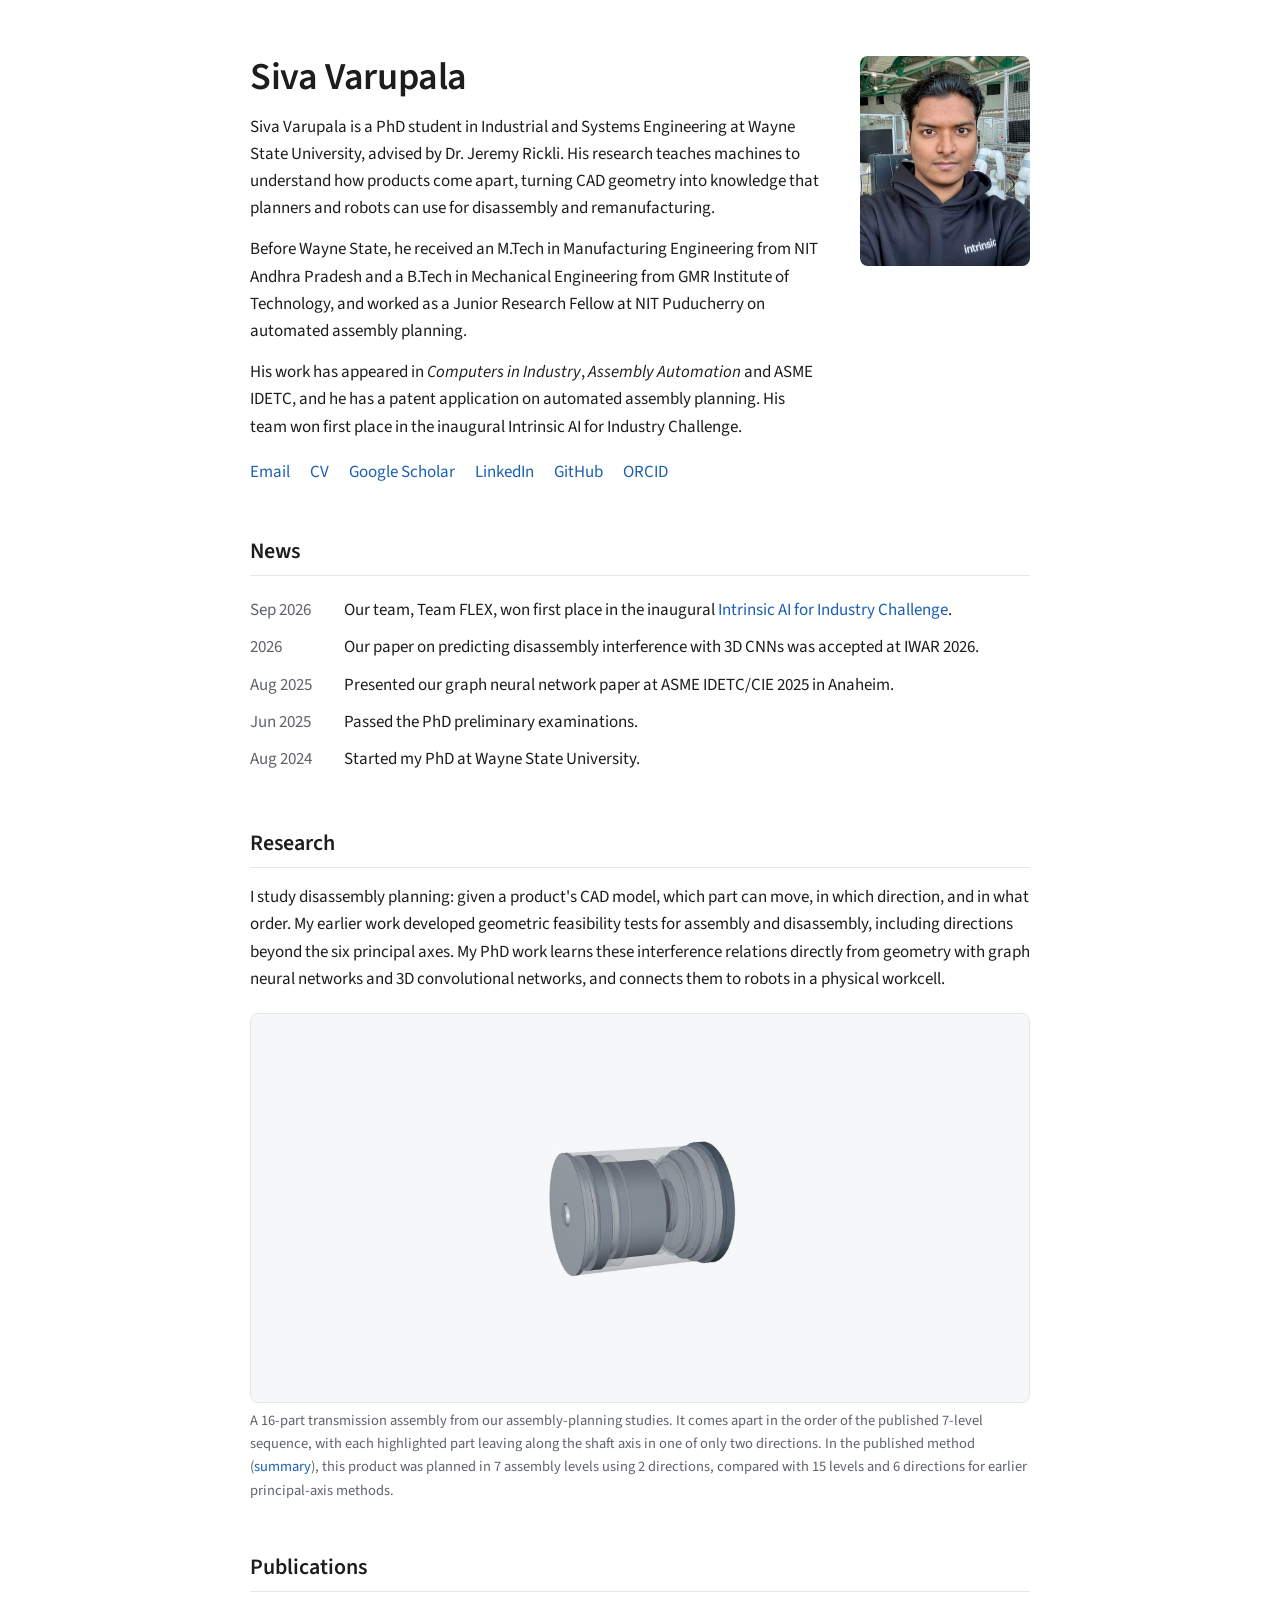
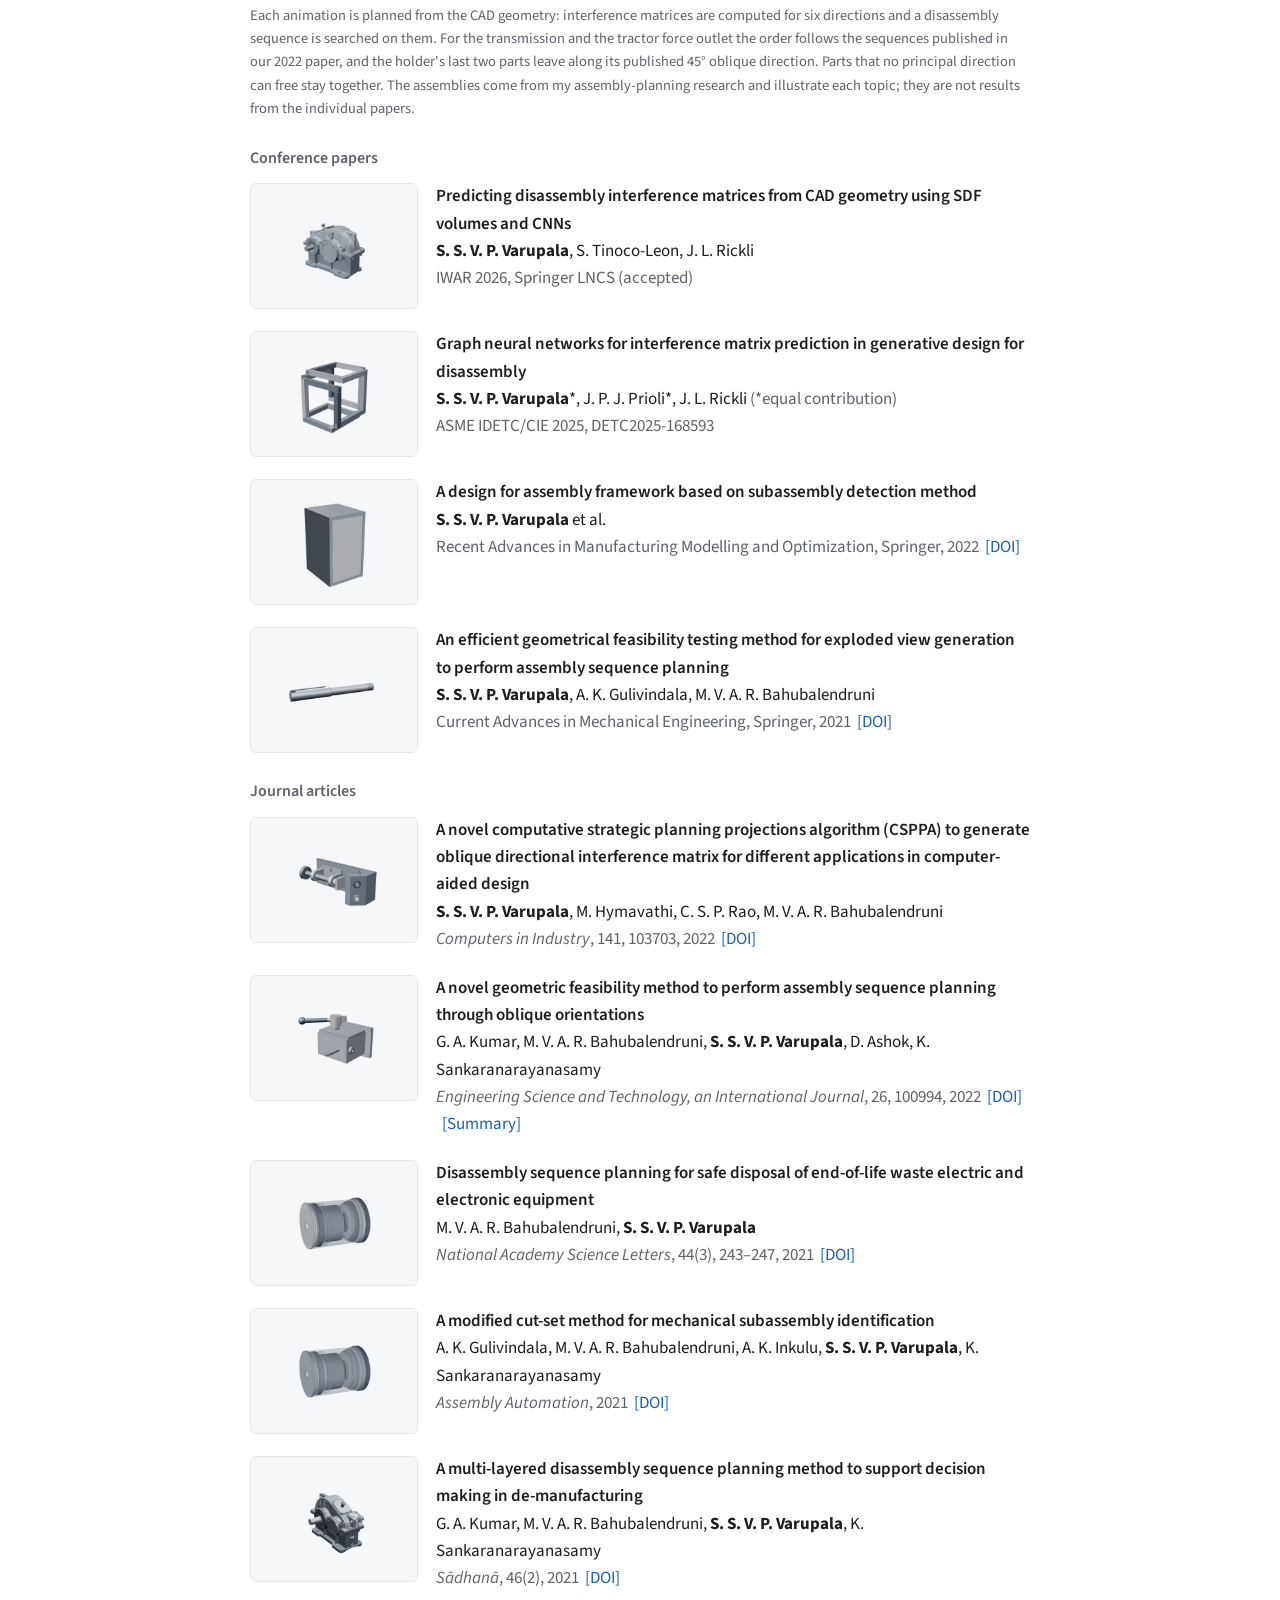
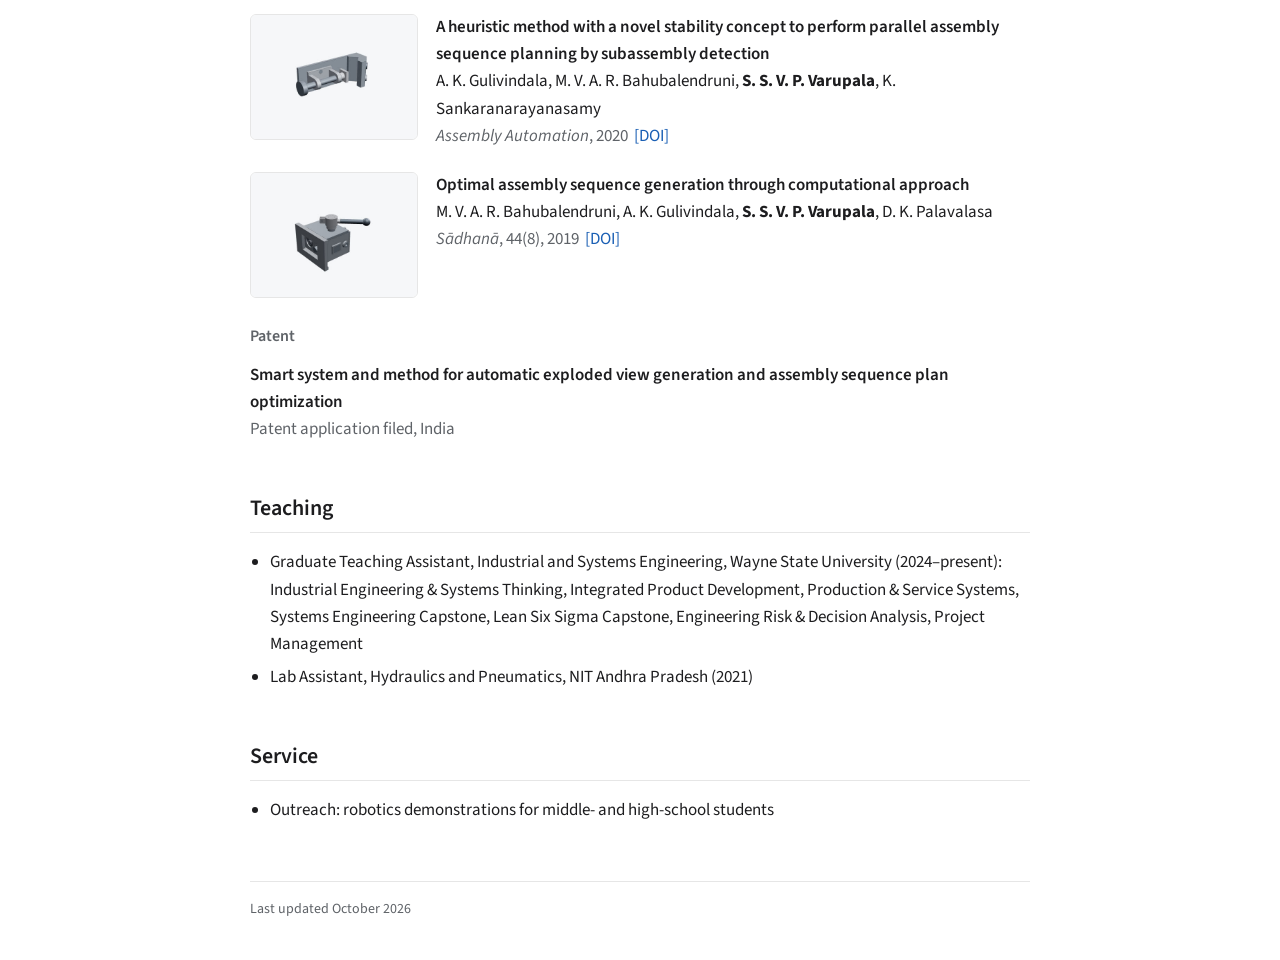
==== index.html @ 3491d40a "Initial academic homepage Plain HTML/CSS site with publications, news, teaching, public CV and pre-r" ====
<!doctype html>
<html lang="en">
<head>
  <meta charset="utf-8" />
  <meta name="viewport" content="width=device-width, initial-scale=1" />
  <title>Siva Varupala</title>
  <meta name="description" content="Siva Varupala is a PhD student in Industrial and Systems Engineering at Wayne State University working on CAD-based disassembly planning and robotic disassembly." />
  <link rel="preconnect" href="https://fonts.googleapis.com" />
  <link rel="preconnect" href="https://fonts.gstatic.com" crossorigin />
  <link href="https://fonts.googleapis.com/css2?family=Source+Sans+3:wght@400;600&display=swap" rel="stylesheet" />
  <link rel="stylesheet" href="assets/css/site.css?v=3" />
</head>
<body>
  <main class="page">

    <header class="intro">
      <div>
        <h1>Siva Varupala</h1>
        <p>Siva Varupala is a PhD student in Industrial and Systems Engineering at Wayne State University, advised by Dr. Jeremy Rickli. His research teaches machines to understand how products come apart, turning CAD geometry into knowledge that planners and robots can use for disassembly and remanufacturing.</p>
        <p>Before Wayne State, he received an M.Tech in Manufacturing Engineering from NIT Andhra Pradesh and a B.Tech in Mechanical Engineering from GMR Institute of Technology, and worked as a Junior Research Fellow at NIT Puducherry on automated assembly planning.</p>
        <p>His work has appeared in <i>Computers in Industry</i>, <i>Assembly Automation</i> and ASME IDETC, and he has a patent application on automated assembly planning. His team won first place in the inaugural Intrinsic AI for Industry Challenge.</p>
        <div class="links">
          <a href="mailto:varupalaprasad@gmail.com">Email</a>
          <a href="assets/cv/Varupala_CV.pdf" target="_blank" rel="noopener">CV</a>
          <a href="https://scholar.google.com/citations?user=gaBYi3kAAAAJ" target="_blank" rel="noopener">Google Scholar</a>
          <a href="https://www.linkedin.com/in/prasadvarupala/" target="_blank" rel="noopener">LinkedIn</a>
          <a href="https://github.com/sivavarupala" target="_blank" rel="noopener">GitHub</a>
          <a href="https://orcid.org/0000-0002-7082-4203" target="_blank" rel="noopener">ORCID</a>
        </div>
      </div>
      <img class="photo" src="assets/img/portrait.jpg" alt="Siva Varupala in the robotics lab" width="680" height="850" />
    </header>

    <section>
      <h2>News</h2>
      <ul class="news">
        <li><span class="date">Sep 2026</span><span>Our team, Team FLEX, won first place in the inaugural <a href="https://www.intrinsic.ai/blog/posts/ai-for-industry-challenge" target="_blank" rel="noopener">Intrinsic AI for Industry Challenge</a>.</span></li>
        <li><span class="date">2026</span><span>Our paper on predicting disassembly interference with 3D CNNs was accepted at IWAR 2026.</span></li>
        <li><span class="date">Aug 2025</span><span>Presented our graph neural network paper at ASME IDETC/CIE 2025 in Anaheim.</span></li>
        <li><span class="date">Jun 2025</span><span>Passed the PhD preliminary examinations.</span></li>
        <li><span class="date">Aug 2024</span><span>Started my PhD at Wayne State University.</span></li>
      </ul>
    </section>

    <section>
      <h2>Research</h2>
      <p>I study disassembly planning: given a product's CAD model, which part can move, in which direction, and in what order. My earlier work developed geometric feasibility tests for assembly and disassembly, including directions beyond the six principal axes. My PhD work learns these interference relations directly from geometry with graph neural networks and 3D convolutional networks, and connects them to robots in a physical workcell.</p>

      <video class="hero-video" src="assets/video/hero.mp4" poster="assets/video/hero.jpg" autoplay muted loop playsinline preload="metadata" width="1200" height="600" aria-label="Animation of a 16-part transmission assembly being disassembled part by part along its shaft axis"></video>
      <p class="caption">A 16-part transmission assembly from our assembly-planning studies. It comes apart in the order of the published 7-level sequence, with each highlighted part leaving along the shaft axis in one of only two directions. In the published method (<a href="research/oblique-assembly-planning.html">summary</a>), this product was planned in 7 assembly levels using 2 directions, compared with 15 levels and 6 directions for earlier principal-axis methods.</p>
    </section>

    <section>
      <h2>Publications</h2>

      <p class="caption" style="margin-top:-4px">Each animation is planned from the CAD geometry: interference matrices are computed for six directions and a disassembly sequence is searched on them. For the transmission and the tractor force outlet the order follows the sequences published in our 2022 paper, and the holder's last two parts leave along its published 45° oblique direction. Parts that no principal direction can free stay together. The assemblies come from my assembly-planning research and illustrate each topic; they are not results from the individual papers.</p>

      <p class="subhead">Conference papers</p>
      <ul class="pubs">
        <li class="pub"><video class="thumb" src="assets/video/iwar26.mp4" poster="assets/video/iwar26.jpg" autoplay muted loop playsinline preload="metadata" width="480" height="360" aria-hidden="true"></video><div><span class="title">Predicting disassembly interference matrices from CAD geometry using SDF volumes and CNNs</span>
          <span class="authors"><b>S. S. V. P. Varupala</b>, S. Tinoco-Leon, J. L. Rickli</span>
          <span class="venue">IWAR 2026, Springer LNCS (accepted)</span></div></li>
        <li class="pub"><video class="thumb" src="assets/video/idetc25.mp4" poster="assets/video/idetc25.jpg" autoplay muted loop playsinline preload="metadata" width="480" height="360" aria-hidden="true"></video><div><span class="title">Graph neural networks for interference matrix prediction in generative design for disassembly</span>
          <span class="authors"><b>S. S. V. P. Varupala</b>*, J. P. J. Prioli*, J. L. Rickli <span class="muted">(*equal contribution)</span></span>
          <span class="venue">ASME IDETC/CIE 2025, DETC2025-168593</span></div></li>
        <li class="pub"><video class="thumb" src="assets/video/dfa22.mp4" poster="assets/video/dfa22.jpg" autoplay muted loop playsinline preload="metadata" width="480" height="360" aria-hidden="true"></video><div><span class="title">A design for assembly framework based on subassembly detection method</span>
          <span class="authors"><b>S. S. V. P. Varupala</b> et al.</span>
          <span class="venue">Recent Advances in Manufacturing Modelling and Optimization, Springer, 2022<a href="https://doi.org/10.1007/978-981-16-9952-8_43" target="_blank" rel="noopener">[DOI]</a></span></div></li>
        <li class="pub"><video class="thumb" src="assets/video/exploded21.mp4" poster="assets/video/exploded21.jpg" autoplay muted loop playsinline preload="metadata" width="480" height="360" aria-hidden="true"></video><div><span class="title">An efficient geometrical feasibility testing method for exploded view generation to perform assembly sequence planning</span>
          <span class="authors"><b>S. S. V. P. Varupala</b>, A. K. Gulivindala, M. V. A. R. Bahubalendruni</span>
          <span class="venue">Current Advances in Mechanical Engineering, Springer, 2021<a href="https://doi.org/10.1007/978-981-33-4795-3_89" target="_blank" rel="noopener">[DOI]</a></span></div></li>
      </ul>

      <p class="subhead">Journal articles</p>
      <ul class="pubs">
        <li class="pub"><video class="thumb" src="assets/video/csppa22.mp4" poster="assets/video/csppa22.jpg" autoplay muted loop playsinline preload="metadata" width="480" height="360" aria-hidden="true"></video><div><span class="title">A novel computative strategic planning projections algorithm (CSPPA) to generate oblique directional interference matrix for different applications in computer-aided design</span>
          <span class="authors"><b>S. S. V. P. Varupala</b>, M. Hymavathi, C. S. P. Rao, M. V. A. R. Bahubalendruni</span>
          <span class="venue"><i>Computers in Industry</i>, 141, 103703, 2022<a href="https://doi.org/10.1016/j.compind.2022.103703" target="_blank" rel="noopener">[DOI]</a></span></div></li>
        <li class="pub"><video class="thumb" src="assets/video/estij22.mp4" poster="assets/video/estij22.jpg" autoplay muted loop playsinline preload="metadata" width="480" height="360" aria-hidden="true"></video><div><span class="title">A novel geometric feasibility method to perform assembly sequence planning through oblique orientations</span>
          <span class="authors">G. A. Kumar, M. V. A. R. Bahubalendruni, <b>S. S. V. P. Varupala</b>, D. Ashok, K. Sankaranarayanasamy</span>
          <span class="venue"><i>Engineering Science and Technology, an International Journal</i>, 26, 100994, 2022<a href="https://doi.org/10.1016/j.jestch.2021.04.013" target="_blank" rel="noopener">[DOI]</a><a href="research/oblique-assembly-planning.html">[Summary]</a></span></div></li>
        <li class="pub"><video class="thumb" src="assets/video/nasl21.mp4" poster="assets/video/nasl21.jpg" autoplay muted loop playsinline preload="metadata" width="480" height="360" aria-hidden="true"></video><div><span class="title">Disassembly sequence planning for safe disposal of end-of-life waste electric and electronic equipment</span>
          <span class="authors">M. V. A. R. Bahubalendruni, <b>S. S. V. P. Varupala</b></span>
          <span class="venue"><i>National Academy Science Letters</i>, 44(3), 243–247, 2021<a href="https://doi.org/10.1007/s40009-020-00994-0" target="_blank" rel="noopener">[DOI]</a></span></div></li>
        <li class="pub"><video class="thumb" src="assets/video/cutset21.mp4" poster="assets/video/cutset21.jpg" autoplay muted loop playsinline preload="metadata" width="480" height="360" aria-hidden="true"></video><div><span class="title">A modified cut-set method for mechanical subassembly identification</span>
          <span class="authors">A. K. Gulivindala, M. V. A. R. Bahubalendruni, A. K. Inkulu, <b>S. S. V. P. Varupala</b>, K. Sankaranarayanasamy</span>
          <span class="venue"><i>Assembly Automation</i>, 2021<a href="https://doi.org/10.1108/AA-05-2021-0057" target="_blank" rel="noopener">[DOI]</a></span></div></li>
        <li class="pub"><video class="thumb" src="assets/video/multilayer21.mp4" poster="assets/video/multilayer21.jpg" autoplay muted loop playsinline preload="metadata" width="480" height="360" aria-hidden="true"></video><div><span class="title">A multi-layered disassembly sequence planning method to support decision making in de-manufacturing</span>
          <span class="authors">G. A. Kumar, M. V. A. R. Bahubalendruni, <b>S. S. V. P. Varupala</b>, K. Sankaranarayanasamy</span>
          <span class="venue"><i>Sādhanā</i>, 46(2), 2021<a href="https://doi.org/10.1007/s12046-021-01622-3" target="_blank" rel="noopener">[DOI]</a></span></div></li>
        <li class="pub"><video class="thumb" src="assets/video/heuristic20.mp4" poster="assets/video/heuristic20.jpg" autoplay muted loop playsinline preload="metadata" width="480" height="360" aria-hidden="true"></video><div><span class="title">A heuristic method with a novel stability concept to perform parallel assembly sequence planning by subassembly detection</span>
          <span class="authors">A. K. Gulivindala, M. V. A. R. Bahubalendruni, <b>S. S. V. P. Varupala</b>, K. Sankaranarayanasamy</span>
          <span class="venue"><i>Assembly Automation</i>, 2020<a href="https://doi.org/10.1108/AA-01-2020-0017" target="_blank" rel="noopener">[DOI]</a></span></div></li>
        <li class="pub"><video class="thumb" src="assets/video/sadhana19.mp4" poster="assets/video/sadhana19.jpg" autoplay muted loop playsinline preload="metadata" width="480" height="360" aria-hidden="true"></video><div><span class="title">Optimal assembly sequence generation through computational approach</span>
          <span class="authors">M. V. A. R. Bahubalendruni, A. K. Gulivindala, <b>S. S. V. P. Varupala</b>, D. K. Palavalasa</span>
          <span class="venue"><i>Sādhanā</i>, 44(8), 2019<a href="https://doi.org/10.1007/s12046-019-1157-2" target="_blank" rel="noopener">[DOI]</a></span></div></li>
      </ul>

      <p class="subhead">Patent</p>
      <ul class="pubs">
        <li><span class="title">Smart system and method for automatic exploded view generation and assembly sequence plan optimization</span>
          <span class="venue">Patent application filed, India</span></li>
      </ul>
    </section>

    <section>
      <h2>Teaching</h2>
      <ul class="plain">
        <li>Graduate Teaching Assistant, Industrial and Systems Engineering, Wayne State University (2024–present): Industrial Engineering &amp; Systems Thinking, Integrated Product Development, Production &amp; Service Systems, Systems Engineering Capstone, Lean Six Sigma Capstone, Engineering Risk &amp; Decision Analysis, Project Management</li>
        <li>Lab Assistant, Hydraulics and Pneumatics, NIT Andhra Pradesh (2021)</li>
      </ul>
    </section>

    <section>
      <h2>Service</h2>
      <ul class="plain">
        <li>Outreach: robotics demonstrations for middle- and high-school students</li>
      </ul>
    </section>

    <footer>Last updated October 2026</footer>
  </main>

  <script>
    // Respect reduced-motion preferences: show the poster frame instead of looping.
    if (matchMedia("(prefers-reduced-motion: reduce)").matches) {
      document.querySelectorAll("video[autoplay]").forEach((v) => { v.removeAttribute("autoplay"); v.pause(); });
    }
  </script>
</body>
</html>
---- assets/css/site.css ----
/* Siva Varupala — academic homepage */

:root {
  --ink: #1d1d1f;
  --muted: #5f6368;
  --line: #e6e6e6;
  --link: #1a5fb4;
  --soft: #f6f7f9;
  --sans: "Source Sans 3", system-ui, -apple-system, "Segoe UI", Roboto, sans-serif;
}

* { box-sizing: border-box; }

body {
  margin: 0;
  background: #fff;
  color: var(--ink);
  font-family: var(--sans);
  font-size: 17px;
  line-height: 1.6;
}

img { max-width: 100%; height: auto; display: block; }
a { color: var(--link); text-decoration: none; }
a:hover { text-decoration: underline; }

.page { max-width: 820px; margin: 0 auto; padding: 56px 20px 40px; }

/* Intro */
.intro { display: grid; grid-template-columns: 1fr 170px; gap: 36px; align-items: start; }
.intro h1 { font-size: 38px; font-weight: 600; letter-spacing: -0.01em; margin: 0 0 14px; line-height: 1.15; }
.intro p { margin: 0 0 14px; }
.photo { width: 170px; height: 210px; object-fit: cover; object-position: center top; border-radius: 8px; background: var(--soft); }
.links { display: flex; flex-wrap: wrap; gap: 6px 20px; margin-top: 18px; }

@media (max-width: 640px) {
  .page { padding-top: 32px; }
  .intro { grid-template-columns: 1fr; gap: 20px; }
  .intro .photo { order: -1; width: 130px; height: 160px; }
  .intro h1 { font-size: 32px; }
}

/* Sections */
h2 { font-size: 22px; font-weight: 600; margin: 48px 0 16px; padding-bottom: 6px; border-bottom: 1px solid var(--line); }
section p { margin: 0 0 14px; }
.muted { color: var(--muted); }

/* News */
.news { list-style: none; margin: 0; padding: 0; }
.news li { display: grid; grid-template-columns: 82px 1fr; gap: 12px; padding: 5px 0; }
.news .date { color: var(--muted); font-variant-numeric: tabular-nums; }

/* Figures and videos */
.hero-video { display: block; width: 100%; height: auto; aspect-ratio: 2 / 1; border: 1px solid var(--line); border-radius: 8px; background: var(--soft); margin: 20px 0 6px; }
.caption { font-size: 14.5px; color: var(--muted); margin: 6px 0 0; }

/* Publications */
.pubs { list-style: none; margin: 0; padding: 0; }
.pubs li { margin: 0 0 18px; }
.pubs li.pub { display: grid; grid-template-columns: 168px 1fr; gap: 18px; align-items: start; margin-bottom: 22px; }
.thumb { width: 168px; height: 126px; object-fit: cover; border: 1px solid var(--line); border-radius: 6px; background: var(--soft); display: block; }
@media (max-width: 560px) {
  .pubs li.pub { grid-template-columns: 112px 1fr; gap: 12px; }
  .thumb { width: 112px; height: 84px; }
}
.pubs .title { font-weight: 600; }
.pubs .authors, .pubs .venue { display: block; }
.pubs .venue { color: var(--muted); }
.pubs .venue a { margin-left: 6px; }
.subhead { font-size: 16px; font-weight: 600; color: var(--muted); margin: 26px 0 12px; }

/* Lists */
.plain { margin: 0; padding-left: 20px; }
.plain li { margin: 0 0 6px; }

footer { margin-top: 56px; padding-top: 16px; border-top: 1px solid var(--line); font-size: 14px; color: var(--muted); }

/* Research note page */
.back { font-size: 15px; display: inline-block; margin-bottom: 28px; }
.note h1 { font-size: 32px; font-weight: 600; line-height: 1.2; margin: 0 0 10px; }
.note .meta { color: var(--muted); margin: 0 0 28px; }
.note h2 { margin-top: 36px; }
.note figure { margin: 24px 0; }
.note figure img { border: 1px solid var(--line); border-radius: 6px; }
.note figcaption { font-size: 14.5px; color: var(--muted); margin-top: 8px; }
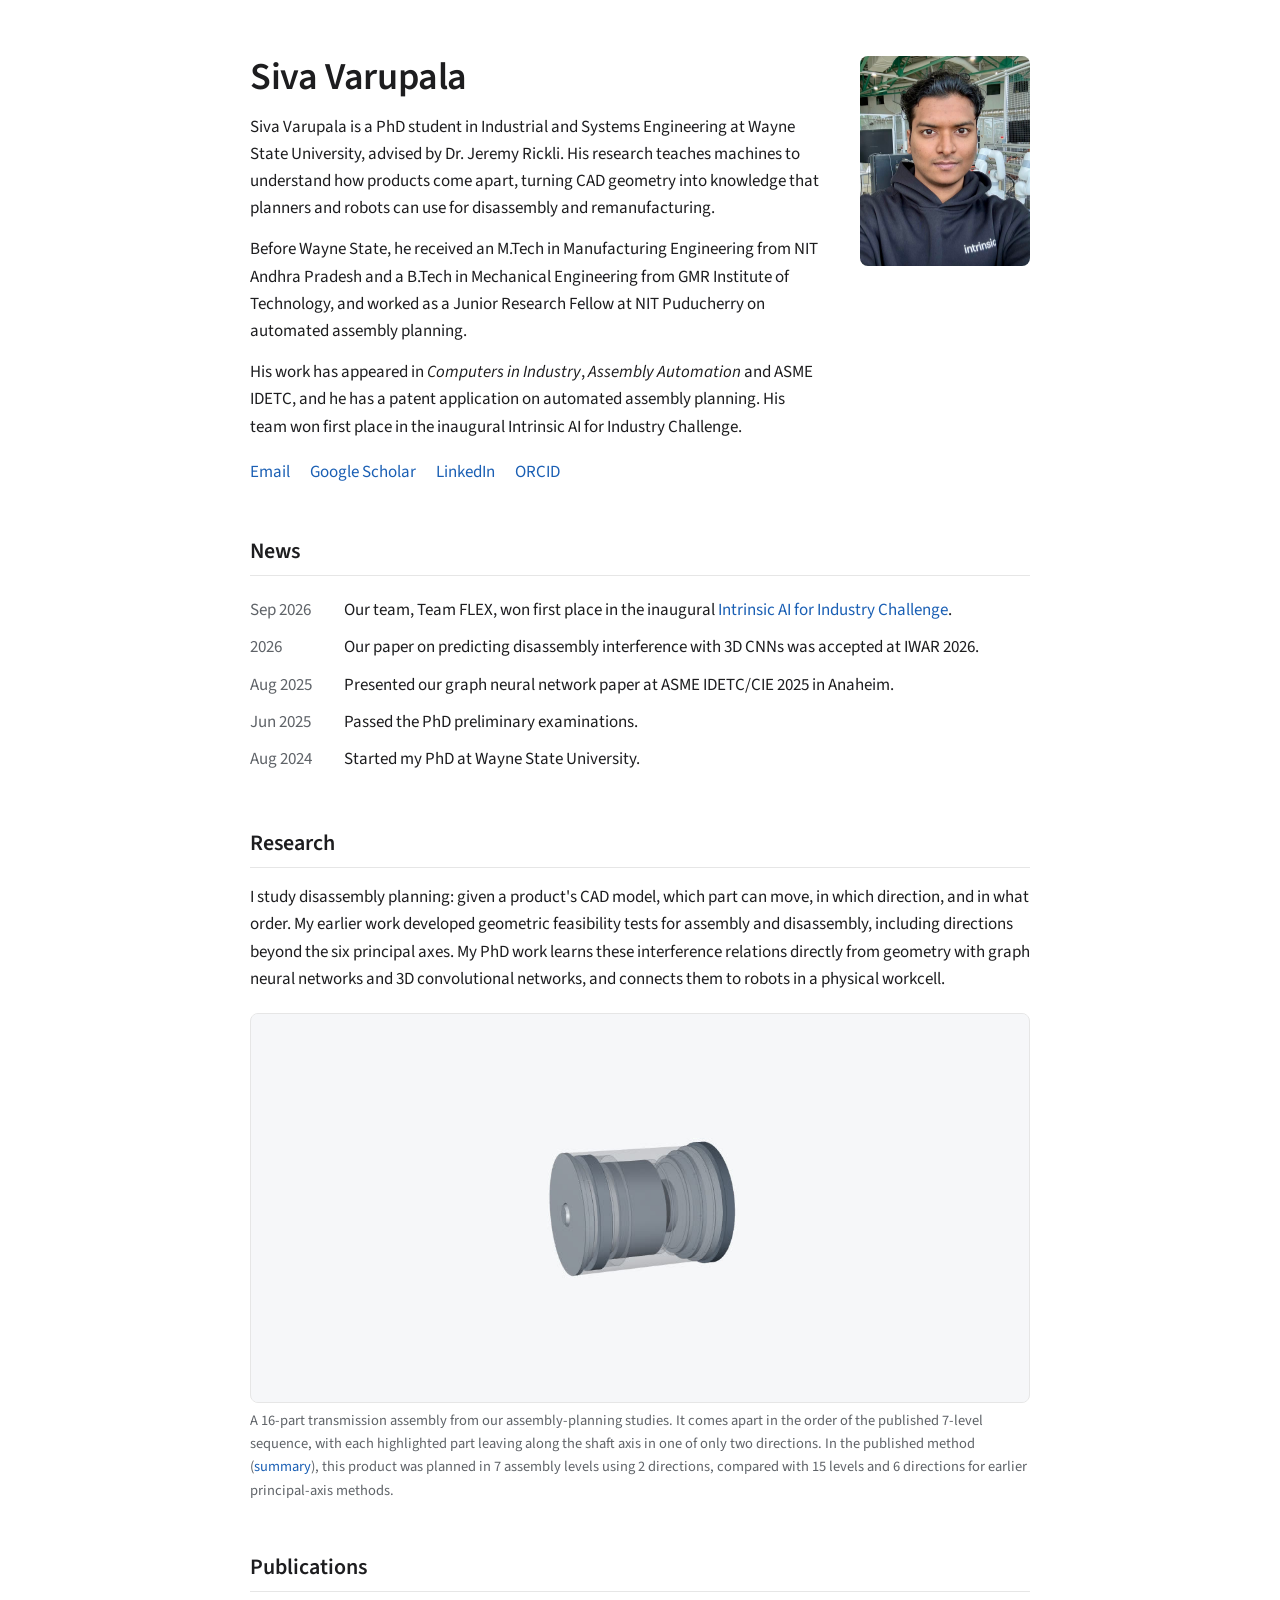
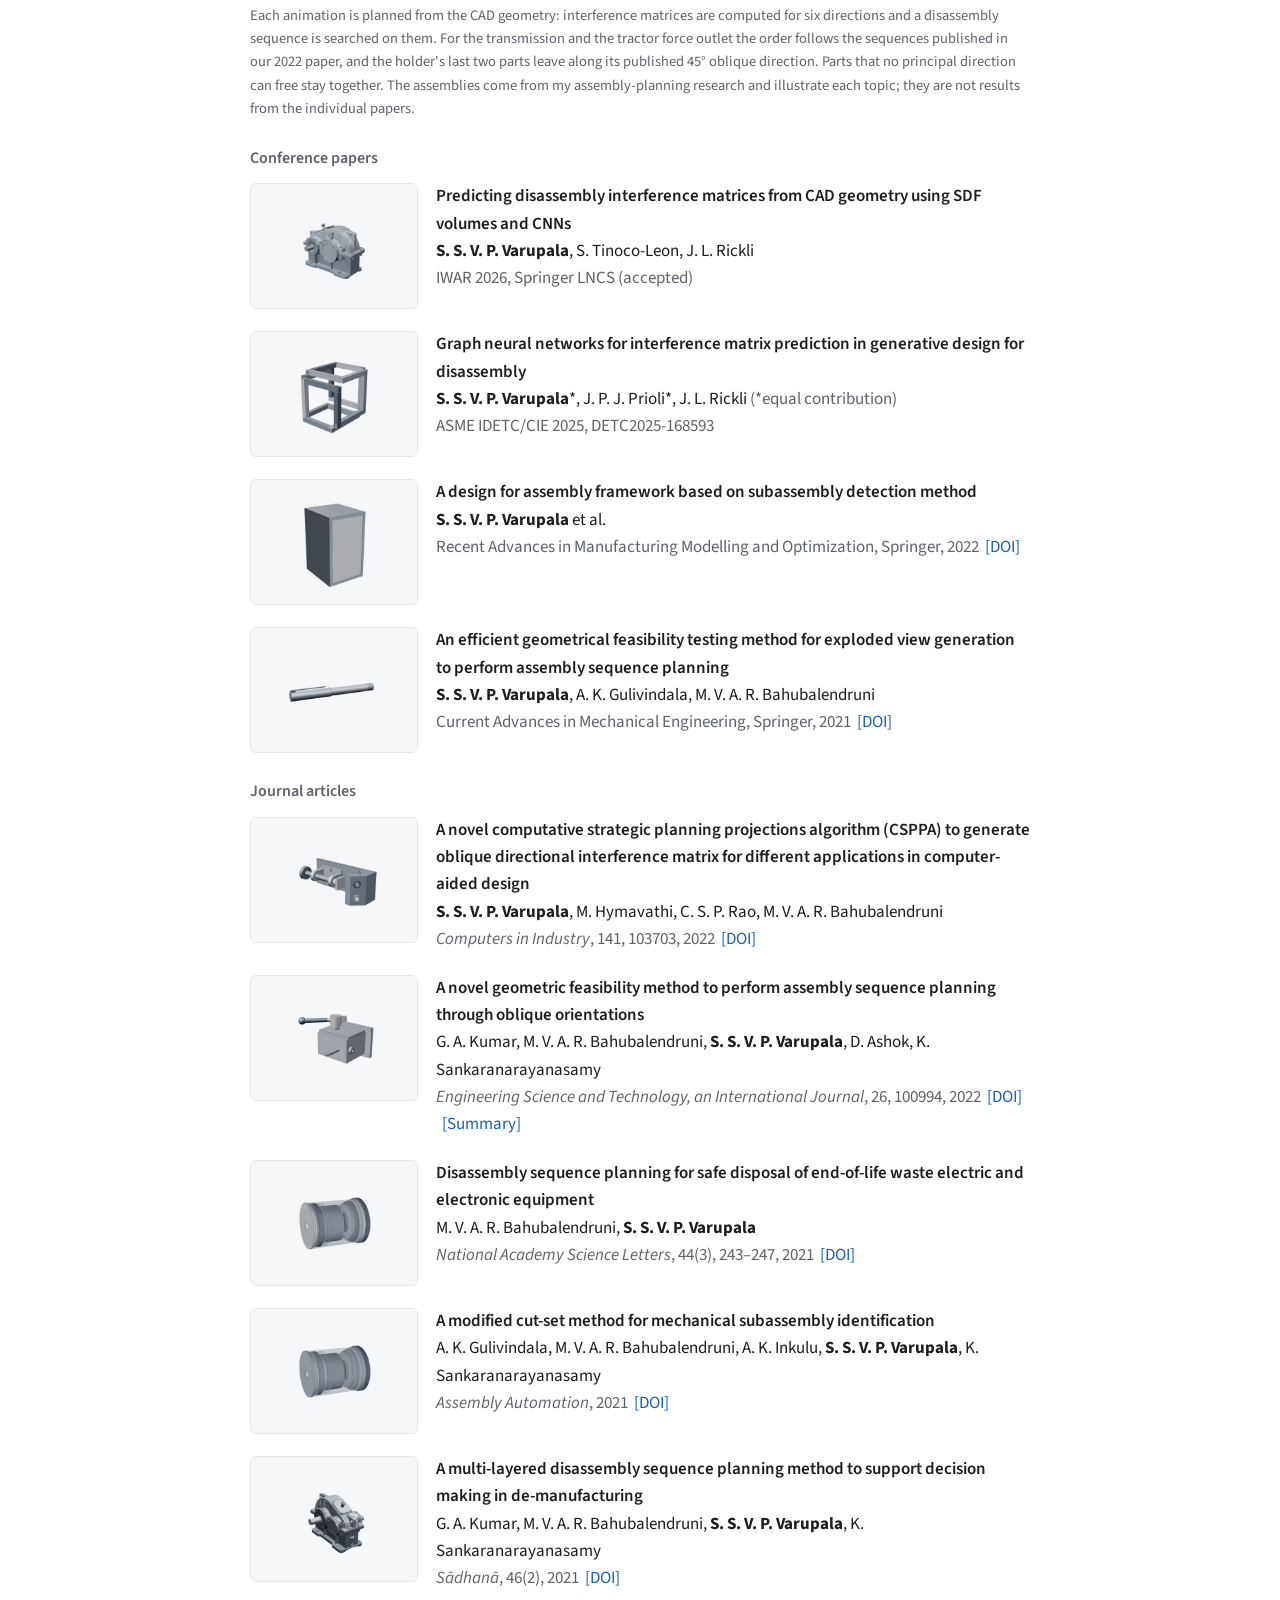
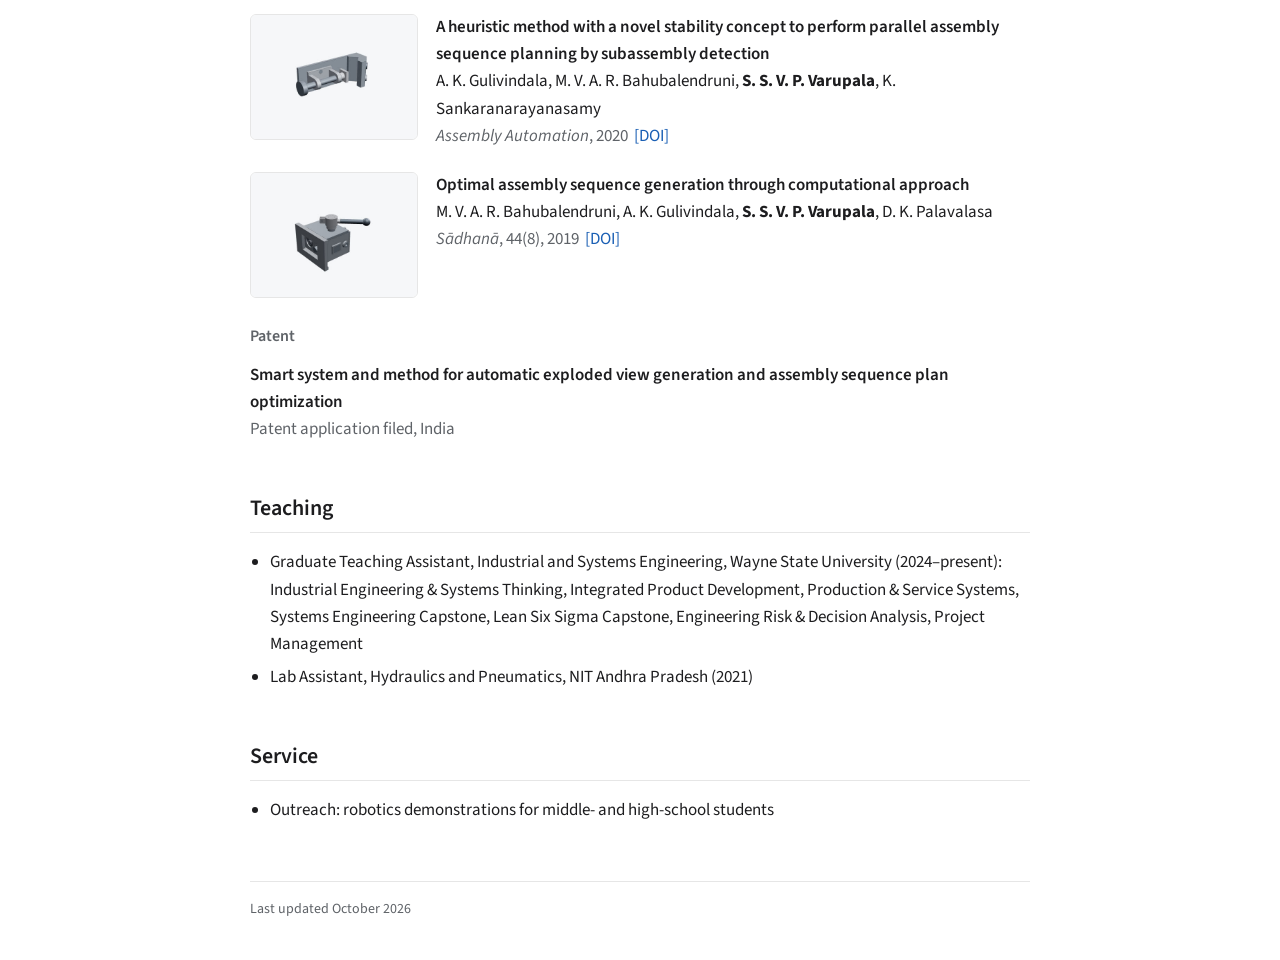
==== commit deced9a3: "Hide CV and GitHub links for now Comment out both links and stop publishing the CV PDF; the file sta" ====
--- a/index.html
+++ b/index.html
@@ -21,10 +21,10 @@
         <p>His work has appeared in <i>Computers in Industry</i>, <i>Assembly Automation</i> and ASME IDETC, and he has a patent application on automated assembly planning. His team won first place in the inaugural Intrinsic AI for Industry Challenge.</p>
         <div class="links">
           <a href="mailto:varupalaprasad@gmail.com">Email</a>
-          <a href="assets/cv/Varupala_CV.pdf" target="_blank" rel="noopener">CV</a>
+          <!-- hidden for now: <a href="assets/cv/Varupala_CV.pdf" target="_blank" rel="noopener">CV</a> -->
           <a href="https://scholar.google.com/citations?user=gaBYi3kAAAAJ" target="_blank" rel="noopener">Google Scholar</a>
           <a href="https://www.linkedin.com/in/prasadvarupala/" target="_blank" rel="noopener">LinkedIn</a>
-          <a href="https://github.com/sivavarupala" target="_blank" rel="noopener">GitHub</a>
+          <!-- hidden for now: <a href="https://github.com/sivavarupala" target="_blank" rel="noopener">GitHub</a> -->
           <a href="https://orcid.org/0000-0002-7082-4203" target="_blank" rel="noopener">ORCID</a>
         </div>
       </div>
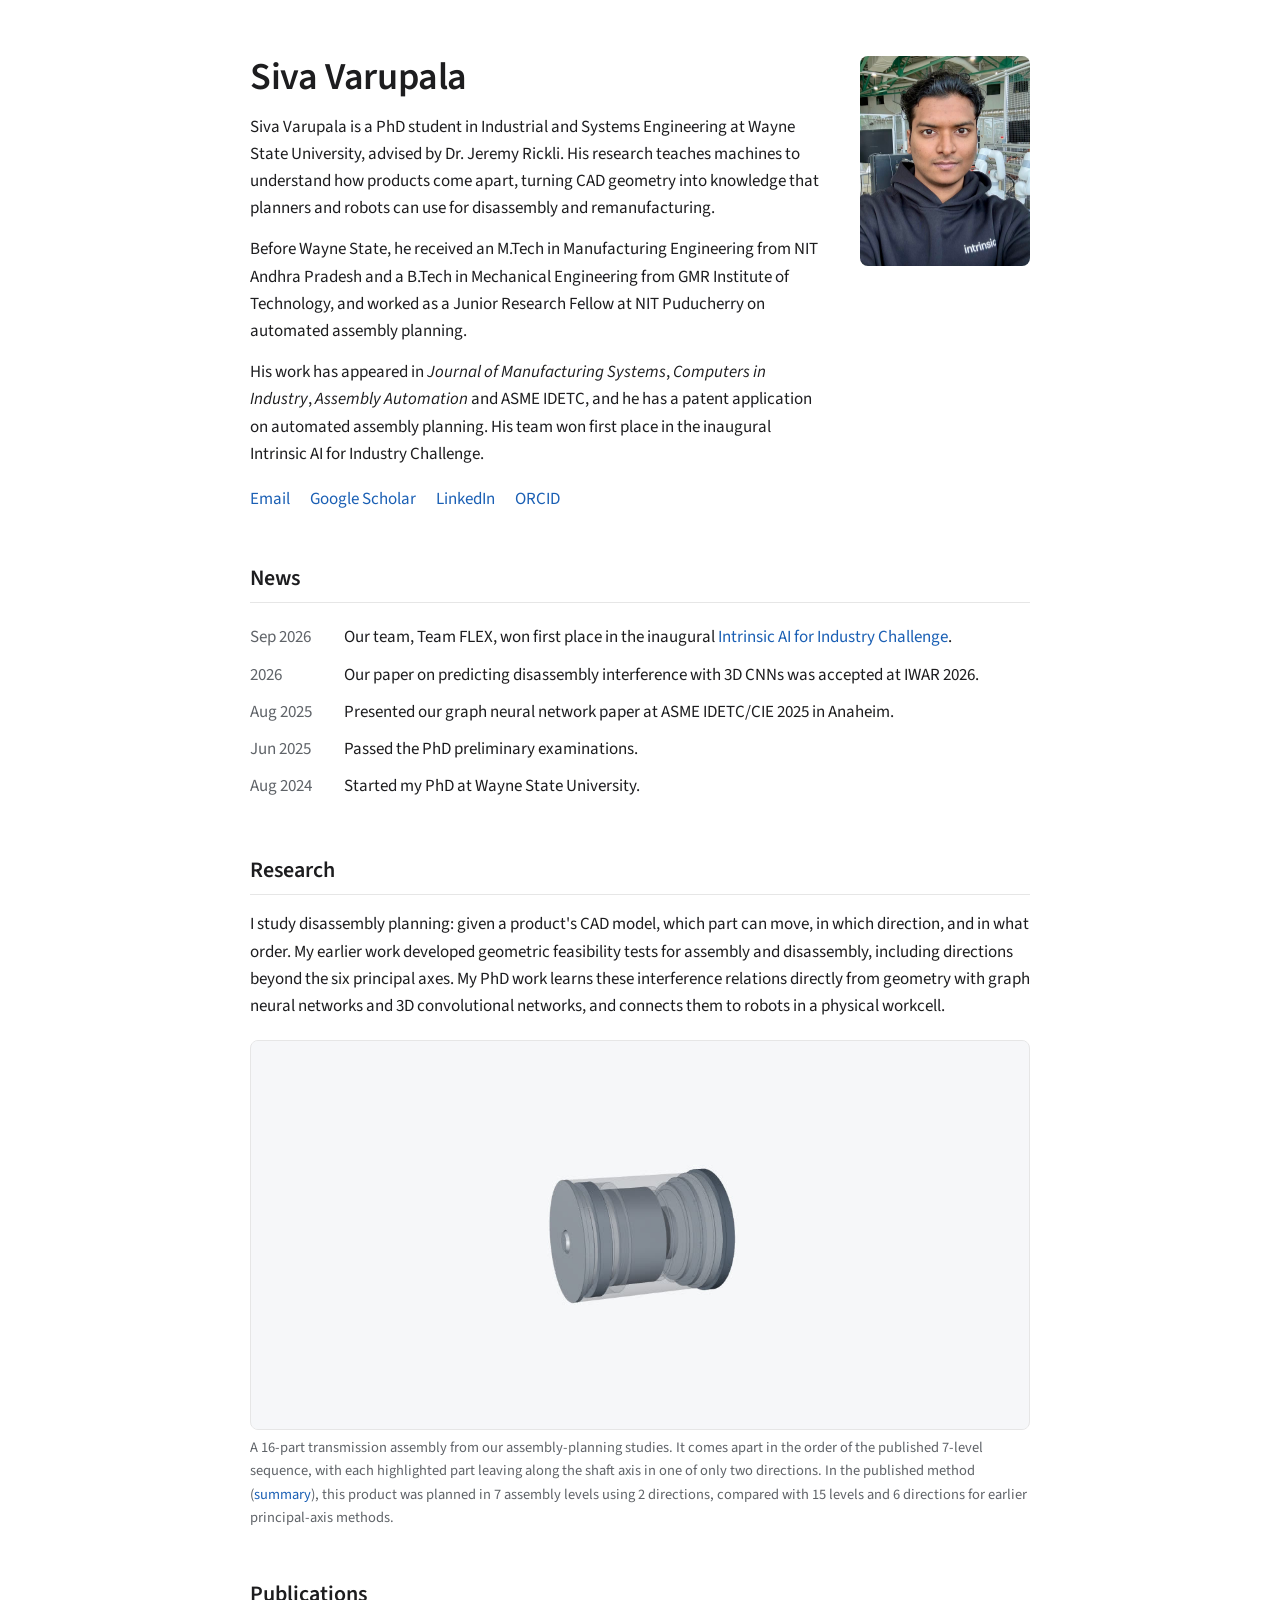
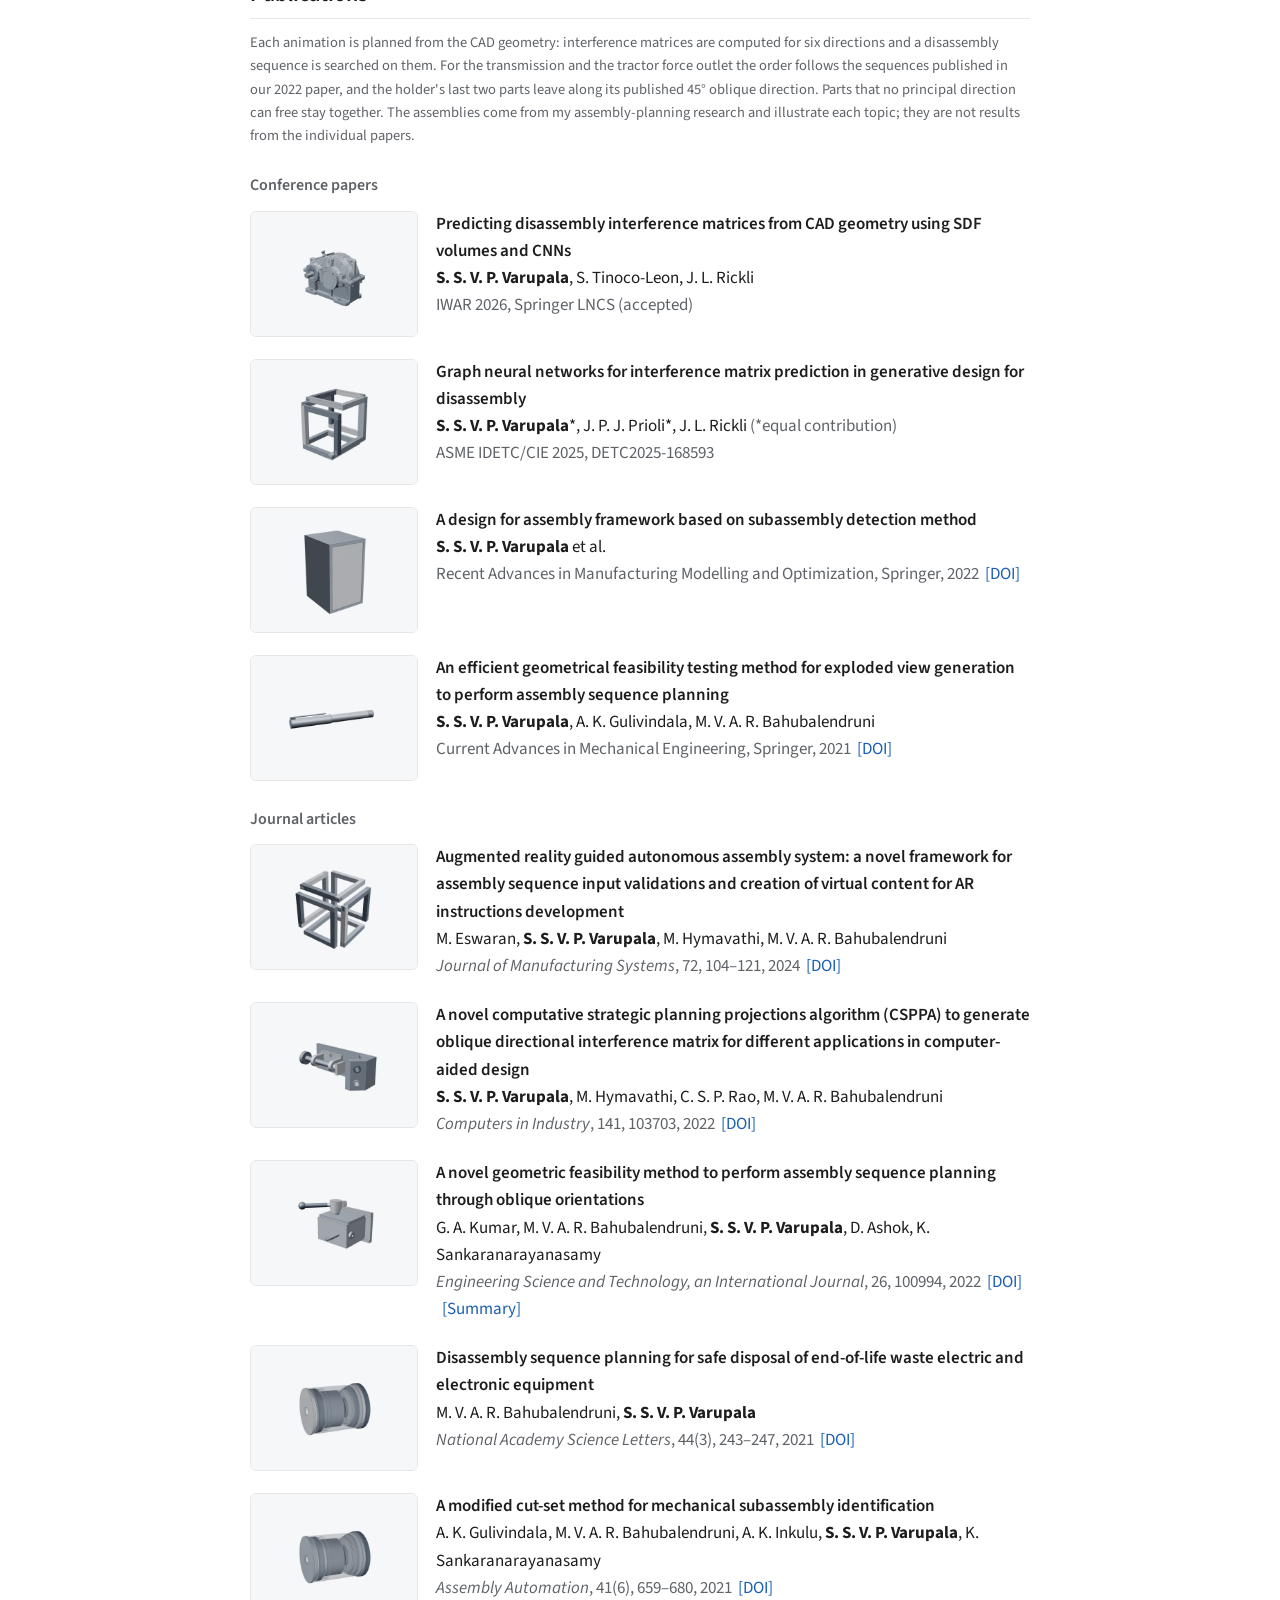
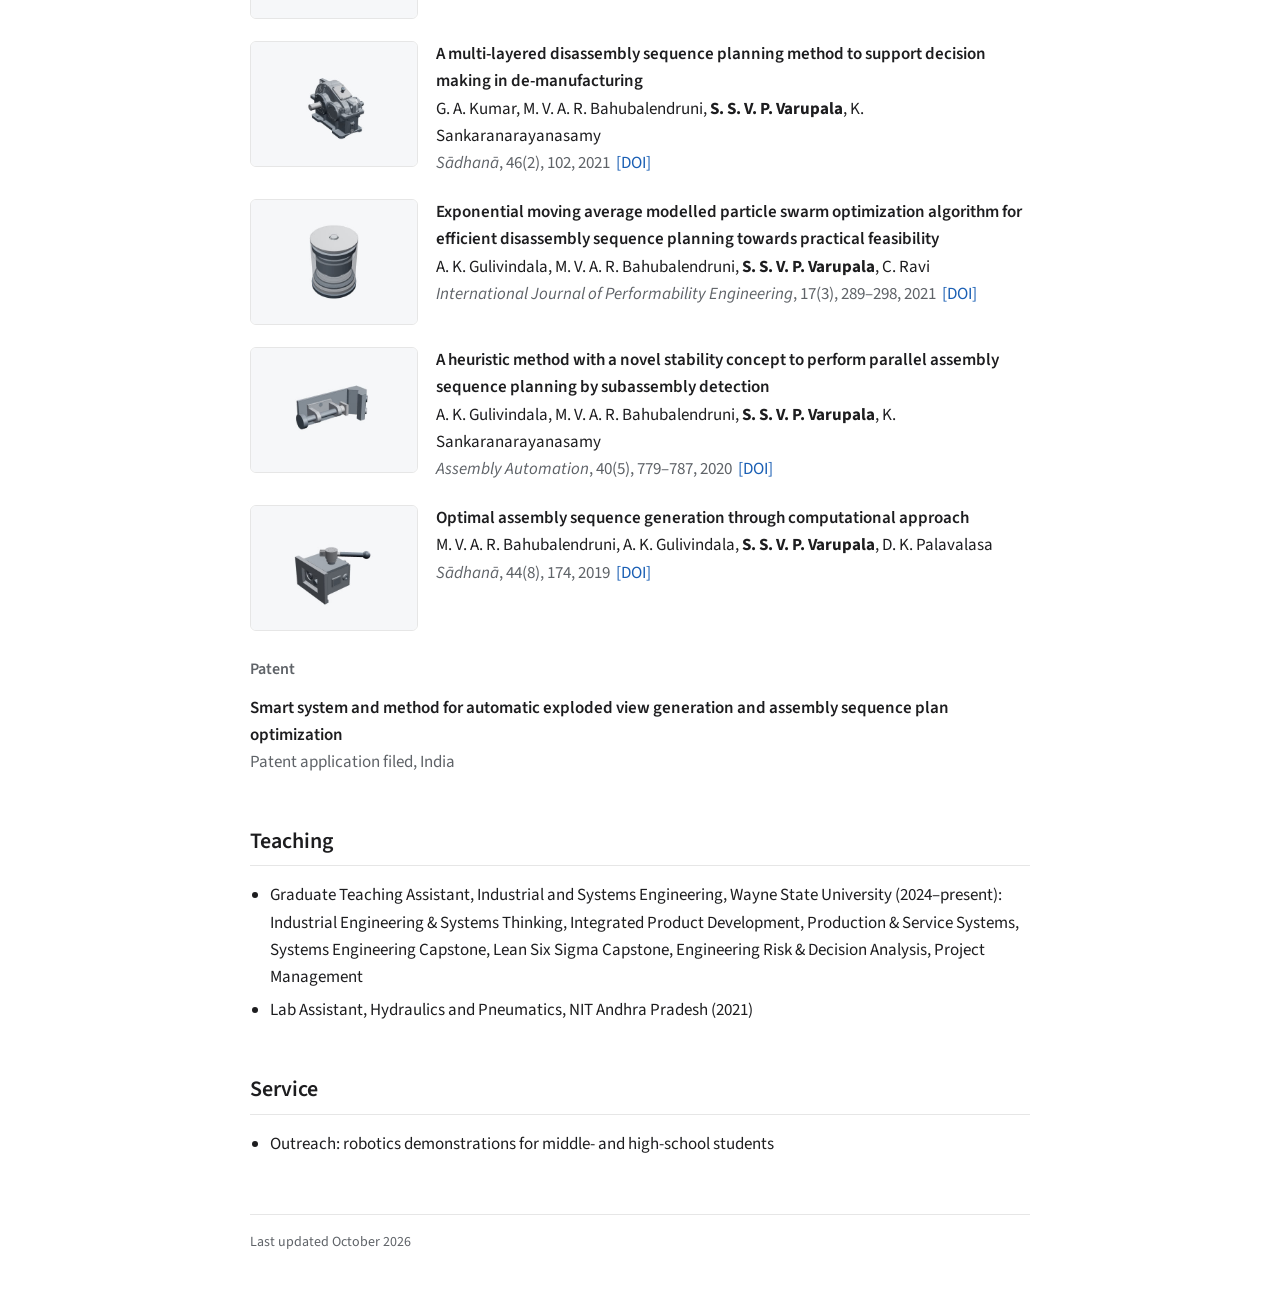
==== commit 74cba017: "Add two journal articles from Google Scholar Journal of Manufacturing Systems (2024) and Internation" ====
--- a/index.html
+++ b/index.html
@@ -18,7 +18,7 @@
         <h1>Siva Varupala</h1>
         <p>Siva Varupala is a PhD student in Industrial and Systems Engineering at Wayne State University, advised by Dr. Jeremy Rickli. His research teaches machines to understand how products come apart, turning CAD geometry into knowledge that planners and robots can use for disassembly and remanufacturing.</p>
         <p>Before Wayne State, he received an M.Tech in Manufacturing Engineering from NIT Andhra Pradesh and a B.Tech in Mechanical Engineering from GMR Institute of Technology, and worked as a Junior Research Fellow at NIT Puducherry on automated assembly planning.</p>
-        <p>His work has appeared in <i>Computers in Industry</i>, <i>Assembly Automation</i> and ASME IDETC, and he has a patent application on automated assembly planning. His team won first place in the inaugural Intrinsic AI for Industry Challenge.</p>
+        <p>His work has appeared in <i>Journal of Manufacturing Systems</i>, <i>Computers in Industry</i>, <i>Assembly Automation</i> and ASME IDETC, and he has a patent application on automated assembly planning. His team won first place in the inaugural Intrinsic AI for Industry Challenge.</p>
         <div class="links">
           <a href="mailto:varupalaprasad@gmail.com">Email</a>
           <!-- hidden for now: <a href="assets/cv/Varupala_CV.pdf" target="_blank" rel="noopener">CV</a> -->
@@ -73,6 +73,9 @@
 
       <p class="subhead">Journal articles</p>
       <ul class="pubs">
+        <li class="pub"><video class="thumb" src="assets/video/jms24.mp4" poster="assets/video/jms24.jpg" autoplay muted loop playsinline preload="metadata" width="480" height="360" aria-hidden="true"></video><div><span class="title">Augmented reality guided autonomous assembly system: a novel framework for assembly sequence input validations and creation of virtual content for AR instructions development</span>
+          <span class="authors">M. Eswaran, <b>S. S. V. P. Varupala</b>, M. Hymavathi, M. V. A. R. Bahubalendruni</span>
+          <span class="venue"><i>Journal of Manufacturing Systems</i>, 72, 104–121, 2024<a href="https://doi.org/10.1016/j.jmsy.2023.11.002" target="_blank" rel="noopener">[DOI]</a></span></div></li>
         <li class="pub"><video class="thumb" src="assets/video/csppa22.mp4" poster="assets/video/csppa22.jpg" autoplay muted loop playsinline preload="metadata" width="480" height="360" aria-hidden="true"></video><div><span class="title">A novel computative strategic planning projections algorithm (CSPPA) to generate oblique directional interference matrix for different applications in computer-aided design</span>
           <span class="authors"><b>S. S. V. P. Varupala</b>, M. Hymavathi, C. S. P. Rao, M. V. A. R. Bahubalendruni</span>
           <span class="venue"><i>Computers in Industry</i>, 141, 103703, 2022<a href="https://doi.org/10.1016/j.compind.2022.103703" target="_blank" rel="noopener">[DOI]</a></span></div></li>
@@ -84,16 +87,19 @@
           <span class="venue"><i>National Academy Science Letters</i>, 44(3), 243–247, 2021<a href="https://doi.org/10.1007/s40009-020-00994-0" target="_blank" rel="noopener">[DOI]</a></span></div></li>
         <li class="pub"><video class="thumb" src="assets/video/cutset21.mp4" poster="assets/video/cutset21.jpg" autoplay muted loop playsinline preload="metadata" width="480" height="360" aria-hidden="true"></video><div><span class="title">A modified cut-set method for mechanical subassembly identification</span>
           <span class="authors">A. K. Gulivindala, M. V. A. R. Bahubalendruni, A. K. Inkulu, <b>S. S. V. P. Varupala</b>, K. Sankaranarayanasamy</span>
-          <span class="venue"><i>Assembly Automation</i>, 2021<a href="https://doi.org/10.1108/AA-05-2021-0057" target="_blank" rel="noopener">[DOI]</a></span></div></li>
+          <span class="venue"><i>Assembly Automation</i>, 41(6), 659–680, 2021<a href="https://doi.org/10.1108/AA-05-2021-0057" target="_blank" rel="noopener">[DOI]</a></span></div></li>
         <li class="pub"><video class="thumb" src="assets/video/multilayer21.mp4" poster="assets/video/multilayer21.jpg" autoplay muted loop playsinline preload="metadata" width="480" height="360" aria-hidden="true"></video><div><span class="title">A multi-layered disassembly sequence planning method to support decision making in de-manufacturing</span>
           <span class="authors">G. A. Kumar, M. V. A. R. Bahubalendruni, <b>S. S. V. P. Varupala</b>, K. Sankaranarayanasamy</span>
-          <span class="venue"><i>Sādhanā</i>, 46(2), 2021<a href="https://doi.org/10.1007/s12046-021-01622-3" target="_blank" rel="noopener">[DOI]</a></span></div></li>
+          <span class="venue"><i>Sādhanā</i>, 46(2), 102, 2021<a href="https://doi.org/10.1007/s12046-021-01622-3" target="_blank" rel="noopener">[DOI]</a></span></div></li>
+        <li class="pub"><video class="thumb" src="assets/video/ijpe21.mp4" poster="assets/video/ijpe21.jpg" autoplay muted loop playsinline preload="metadata" width="480" height="360" aria-hidden="true"></video><div><span class="title">Exponential moving average modelled particle swarm optimization algorithm for efficient disassembly sequence planning towards practical feasibility</span>
+          <span class="authors">A. K. Gulivindala, M. V. A. R. Bahubalendruni, <b>S. S. V. P. Varupala</b>, C. Ravi</span>
+          <span class="venue"><i>International Journal of Performability Engineering</i>, 17(3), 289–298, 2021<a href="https://doi.org/10.23940/ijpe.21.03.p4.289298" target="_blank" rel="noopener">[DOI]</a></span></div></li>
         <li class="pub"><video class="thumb" src="assets/video/heuristic20.mp4" poster="assets/video/heuristic20.jpg" autoplay muted loop playsinline preload="metadata" width="480" height="360" aria-hidden="true"></video><div><span class="title">A heuristic method with a novel stability concept to perform parallel assembly sequence planning by subassembly detection</span>
           <span class="authors">A. K. Gulivindala, M. V. A. R. Bahubalendruni, <b>S. S. V. P. Varupala</b>, K. Sankaranarayanasamy</span>
-          <span class="venue"><i>Assembly Automation</i>, 2020<a href="https://doi.org/10.1108/AA-01-2020-0017" target="_blank" rel="noopener">[DOI]</a></span></div></li>
+          <span class="venue"><i>Assembly Automation</i>, 40(5), 779–787, 2020<a href="https://doi.org/10.1108/AA-01-2020-0017" target="_blank" rel="noopener">[DOI]</a></span></div></li>
         <li class="pub"><video class="thumb" src="assets/video/sadhana19.mp4" poster="assets/video/sadhana19.jpg" autoplay muted loop playsinline preload="metadata" width="480" height="360" aria-hidden="true"></video><div><span class="title">Optimal assembly sequence generation through computational approach</span>
           <span class="authors">M. V. A. R. Bahubalendruni, A. K. Gulivindala, <b>S. S. V. P. Varupala</b>, D. K. Palavalasa</span>
-          <span class="venue"><i>Sādhanā</i>, 44(8), 2019<a href="https://doi.org/10.1007/s12046-019-1157-2" target="_blank" rel="noopener">[DOI]</a></span></div></li>
+          <span class="venue"><i>Sādhanā</i>, 44(8), 174, 2019<a href="https://doi.org/10.1007/s12046-019-1157-2" target="_blank" rel="noopener">[DOI]</a></span></div></li>
       </ul>
 
       <p class="subhead">Patent</p>
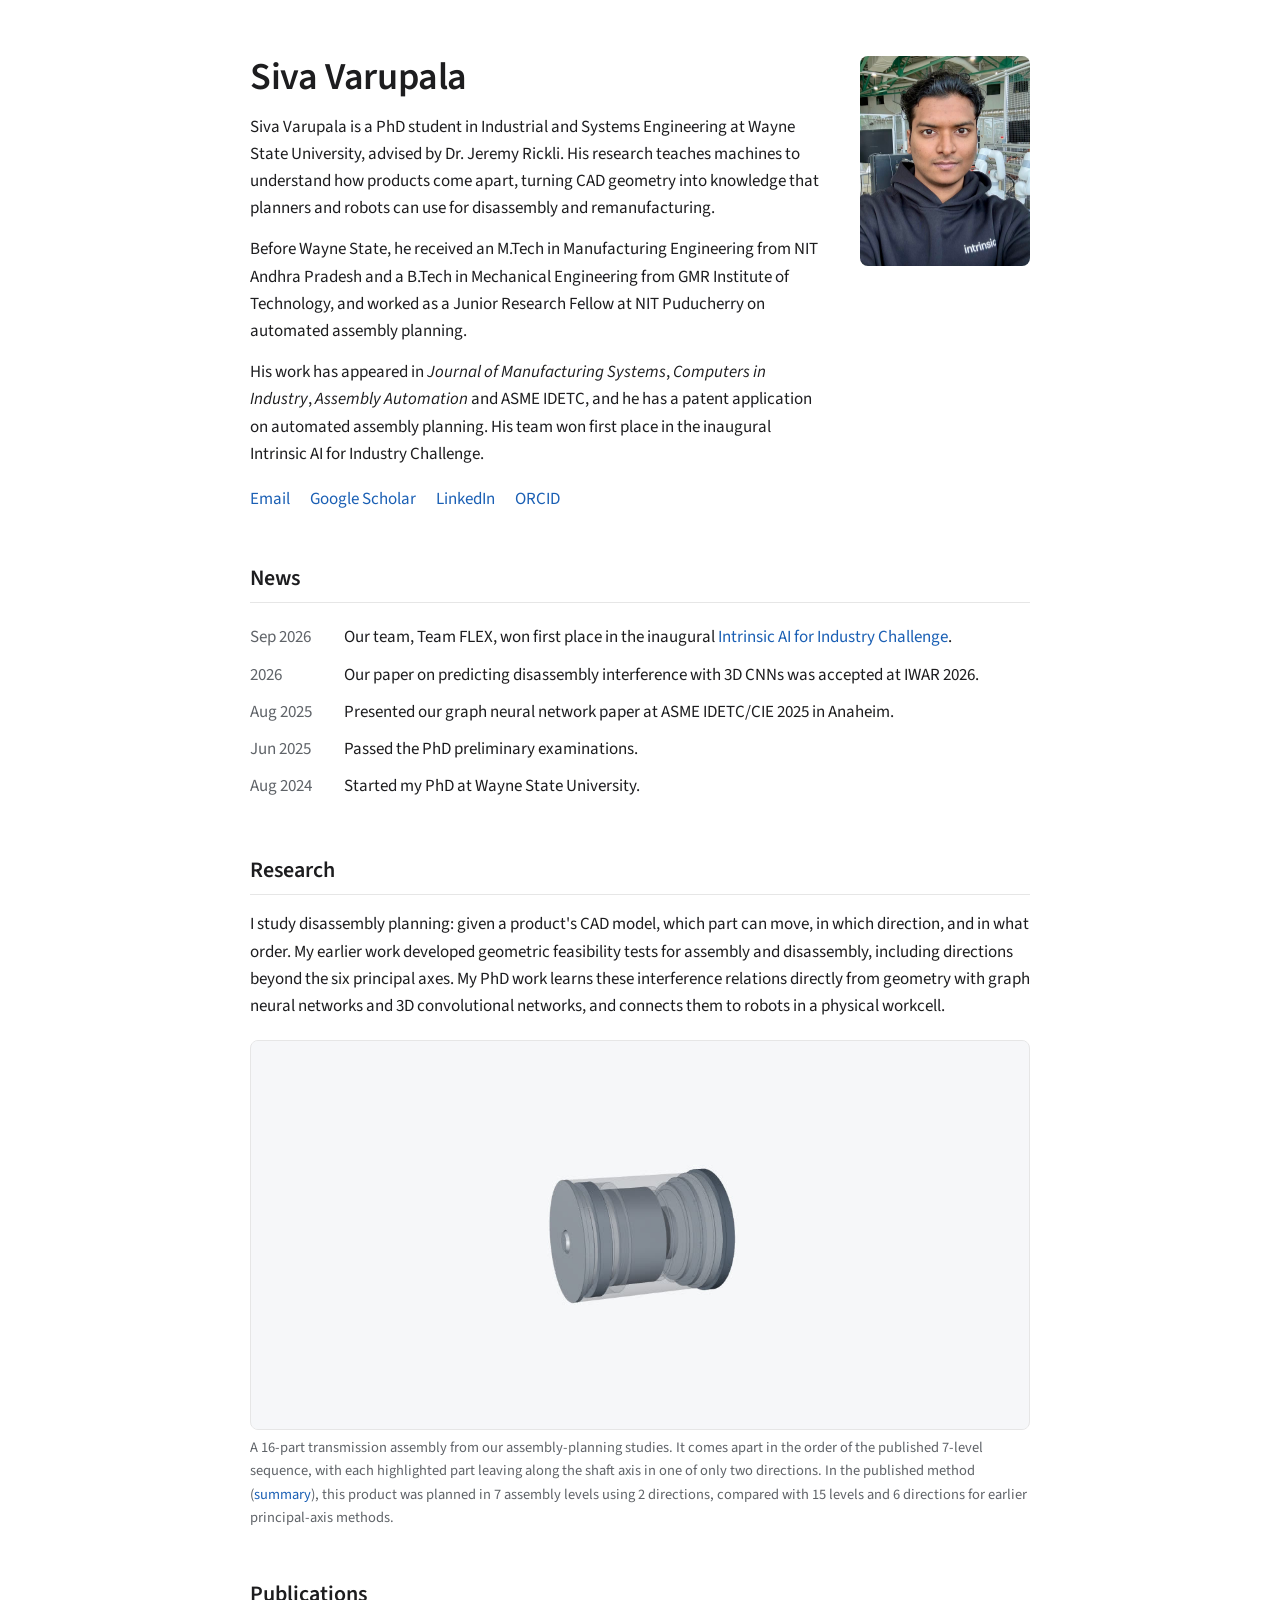
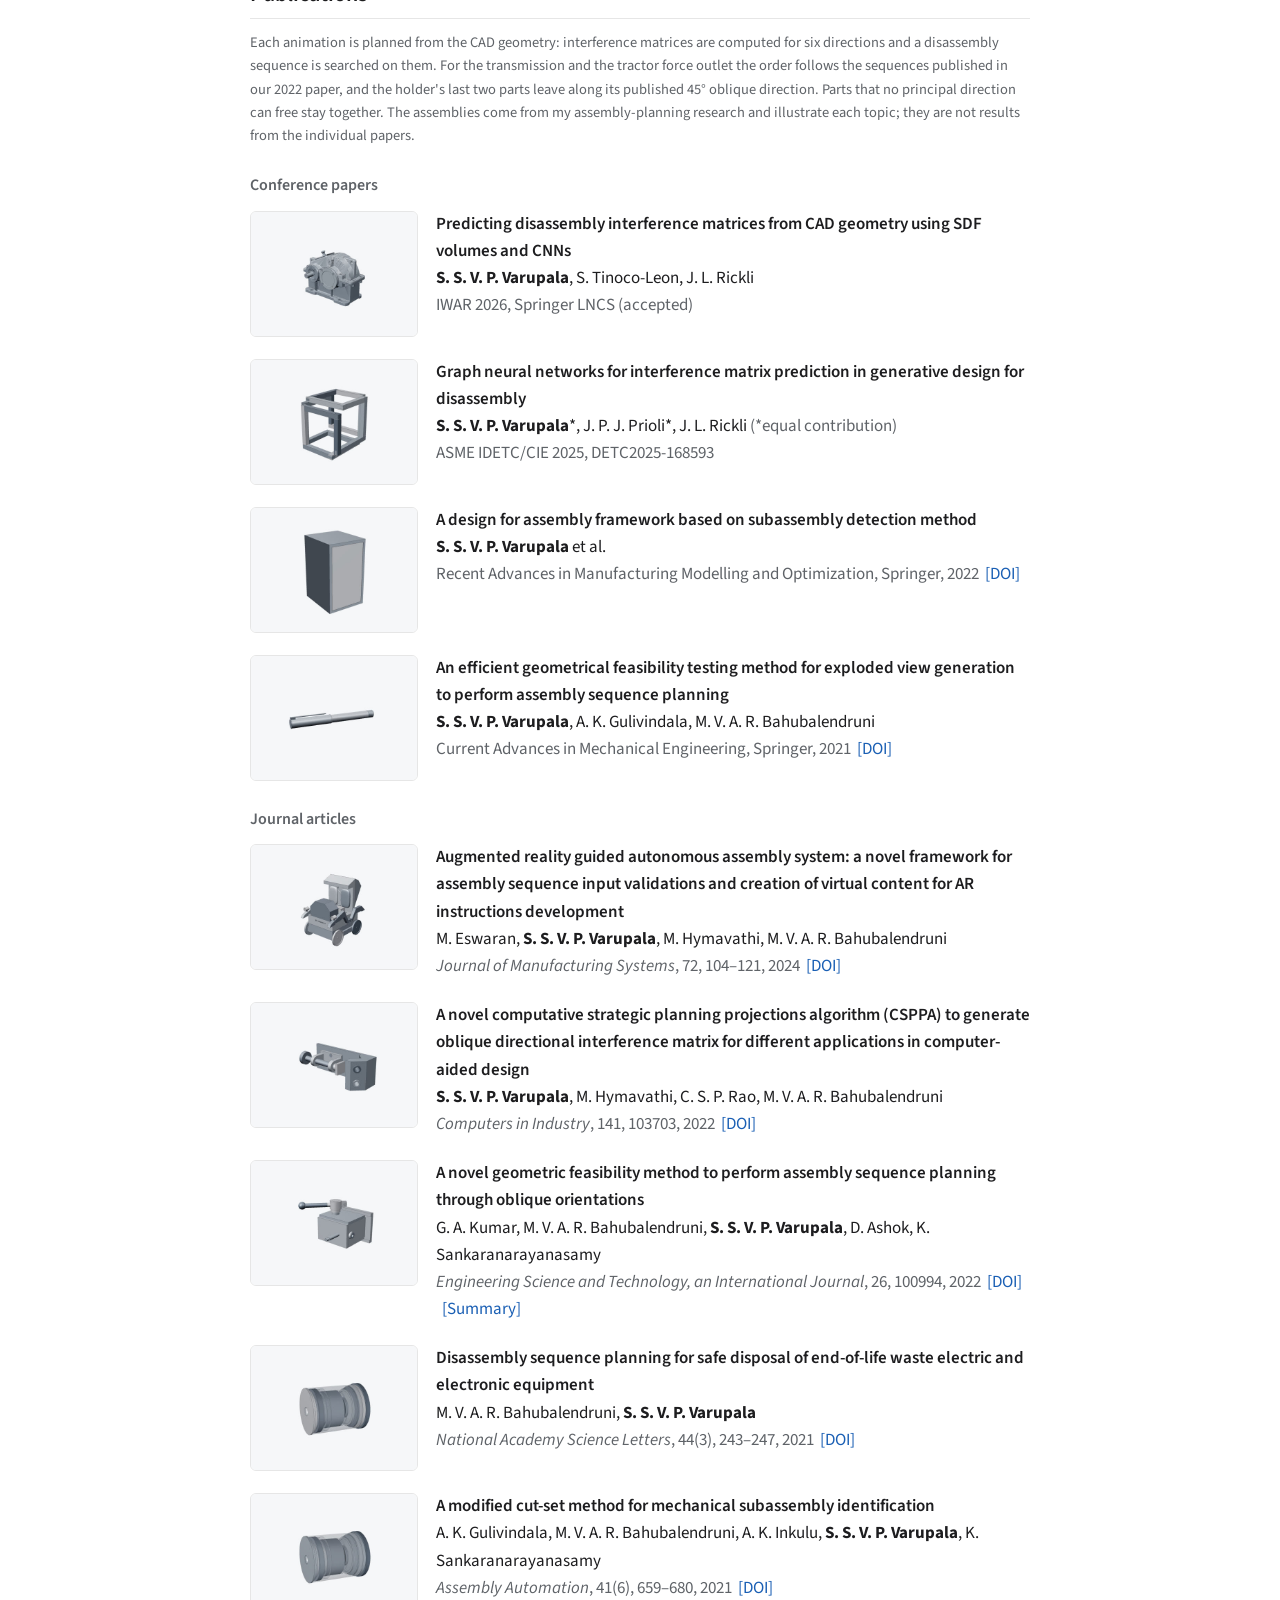
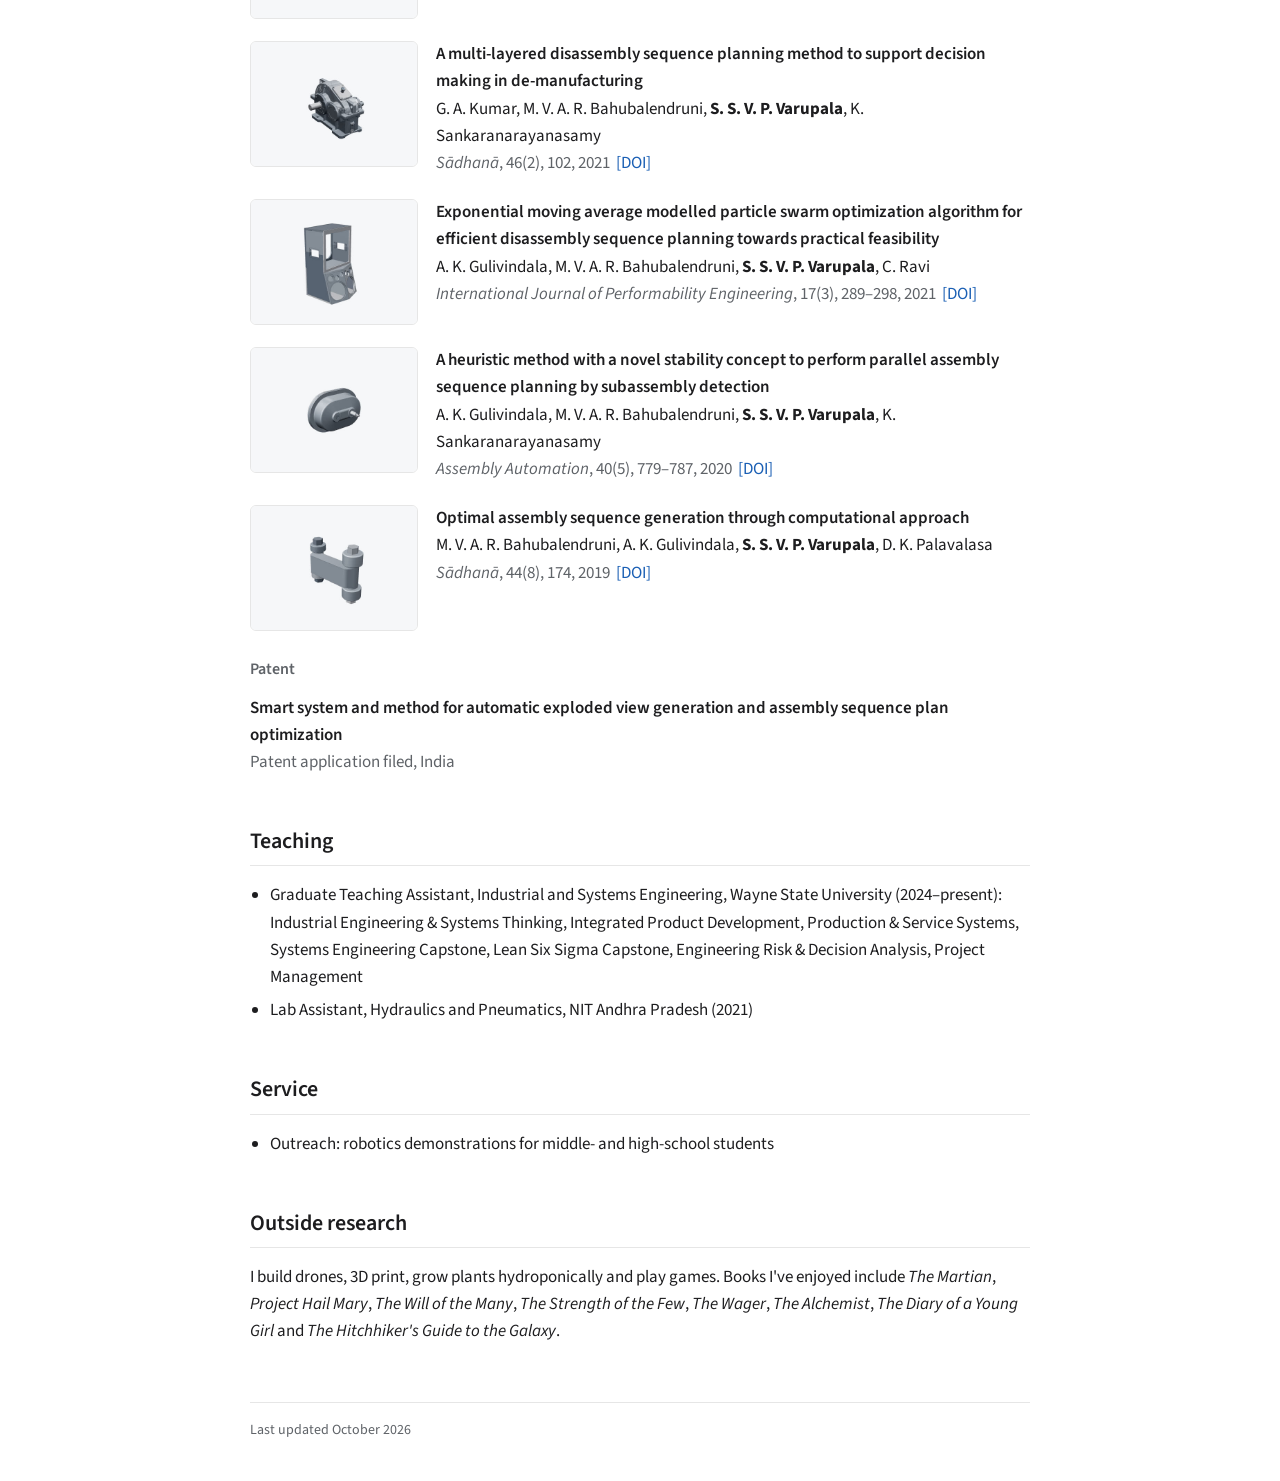
==== commit 8fbcaf60: "Add an Outside research section Co-Authored-By: Claude Opus 5.5 <noreply@anthropic.com>" ====
--- a/index.html
+++ b/index.html
@@ -124,6 +124,11 @@
       </ul>
     </section>
 
+    <section>
+      <h2>Outside research</h2>
+      <p>I build drones, 3D print, grow plants hydroponically and play games. Books I've enjoyed include <i>The Martian</i>, <i>Project Hail Mary</i>, <i>The Will of the Many</i>, <i>The Strength of the Few</i>, <i>The Wager</i>, <i>The Alchemist</i>, <i>The Diary of a Young Girl</i> and <i>The Hitchhiker's Guide to the Galaxy</i>.</p>
+    </section>
+
     <footer>Last updated October 2026</footer>
   </main>
 
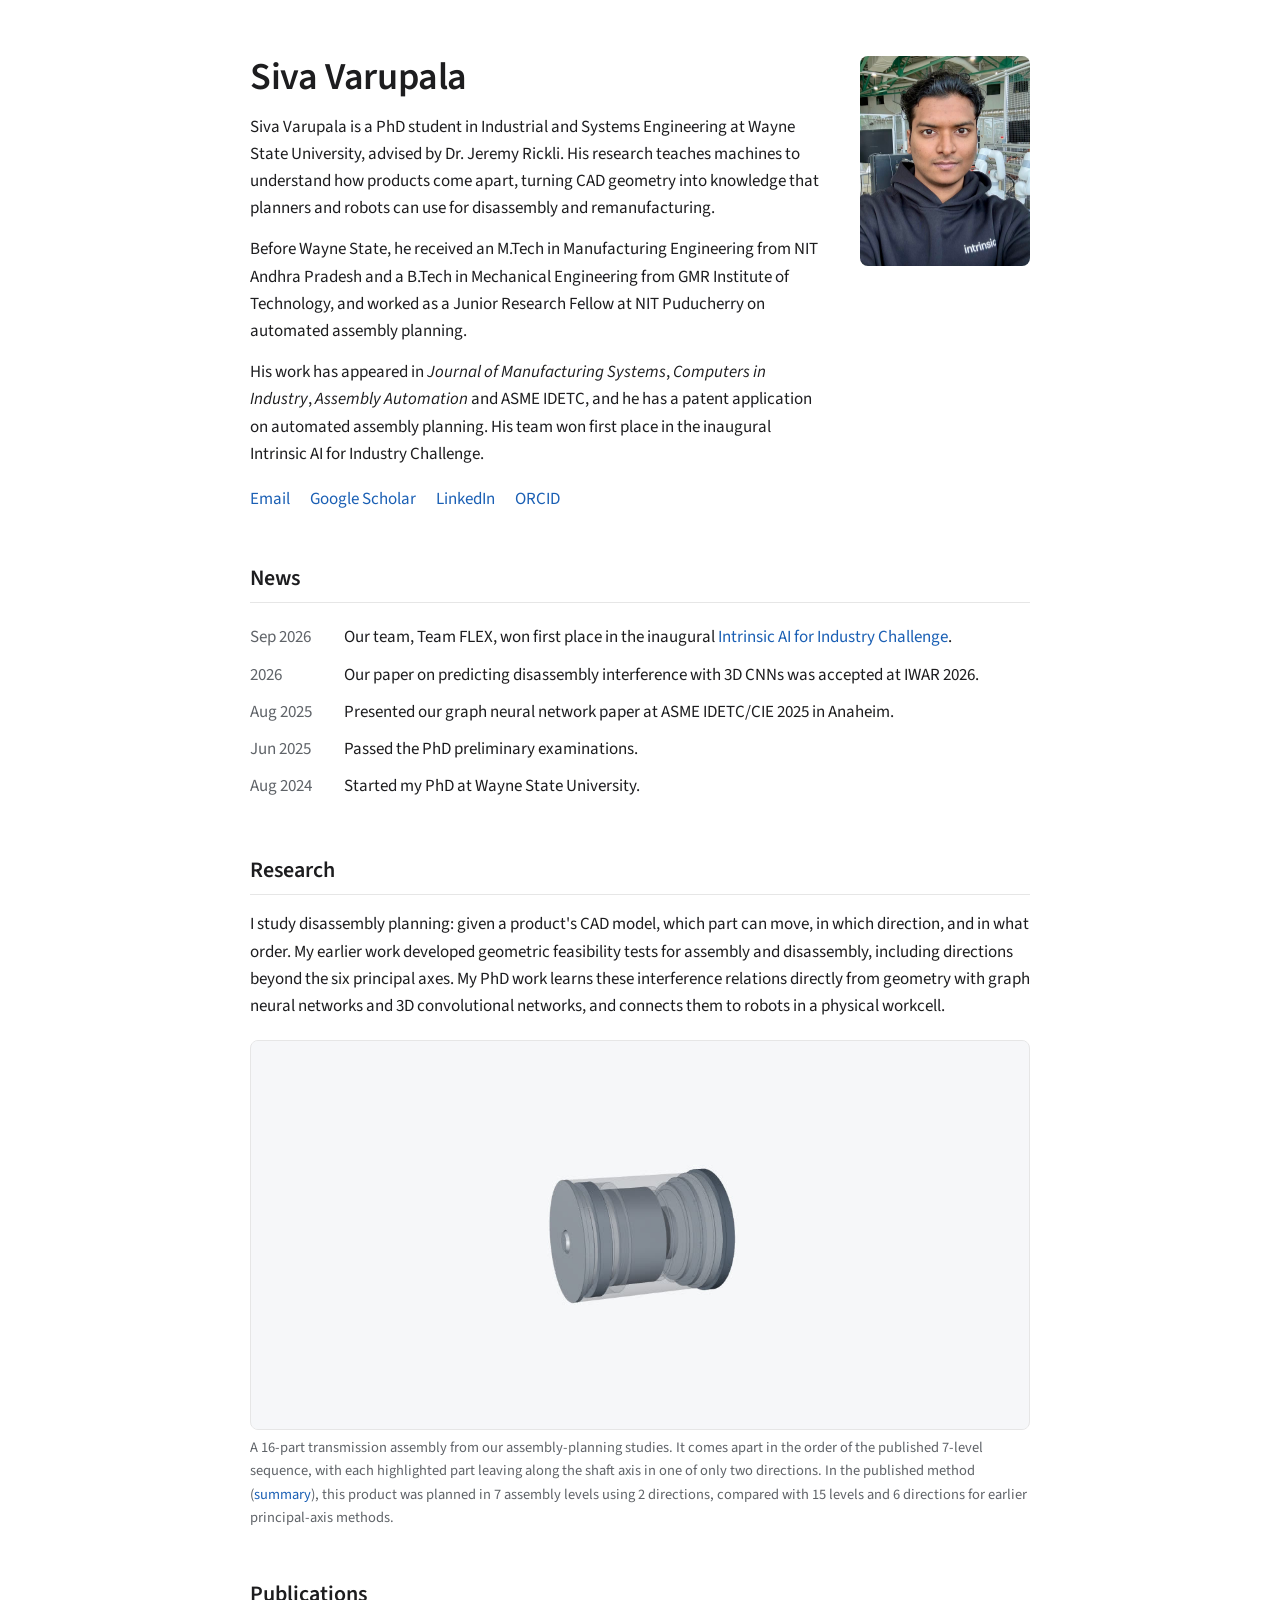
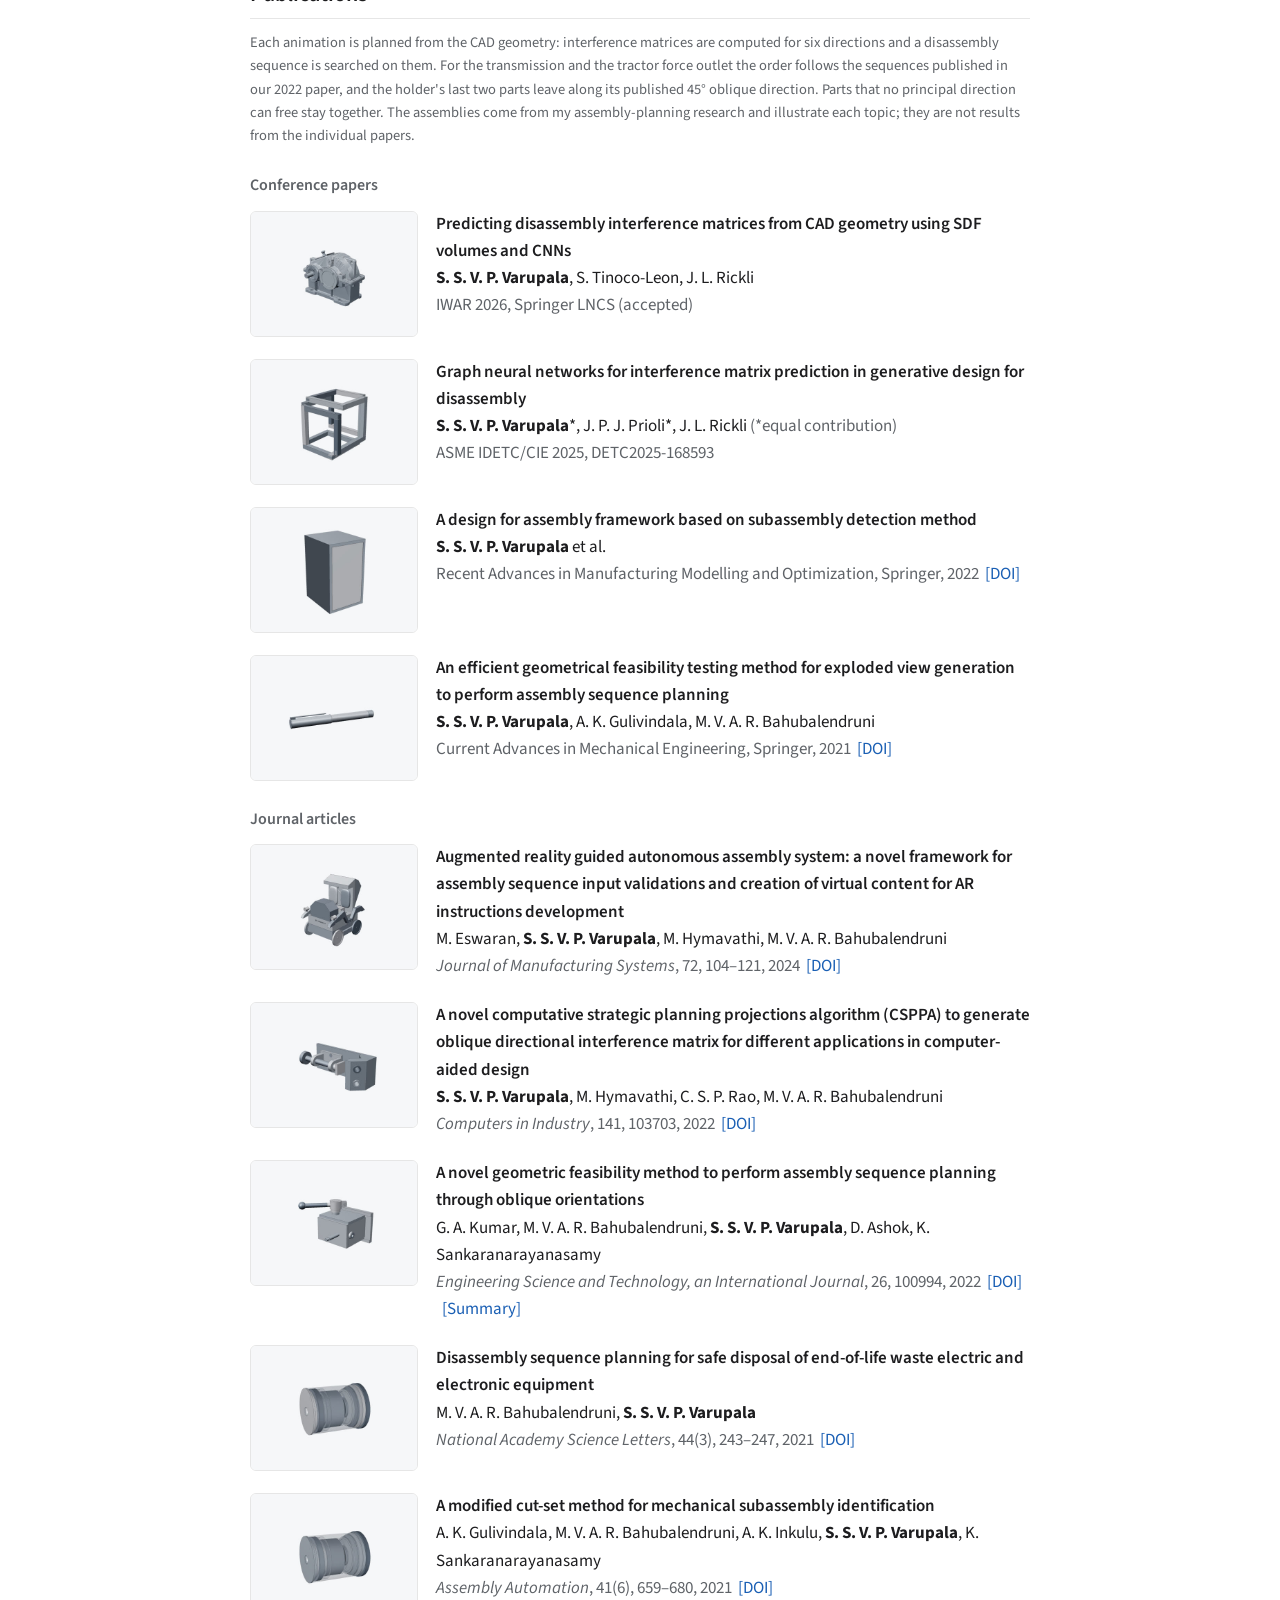
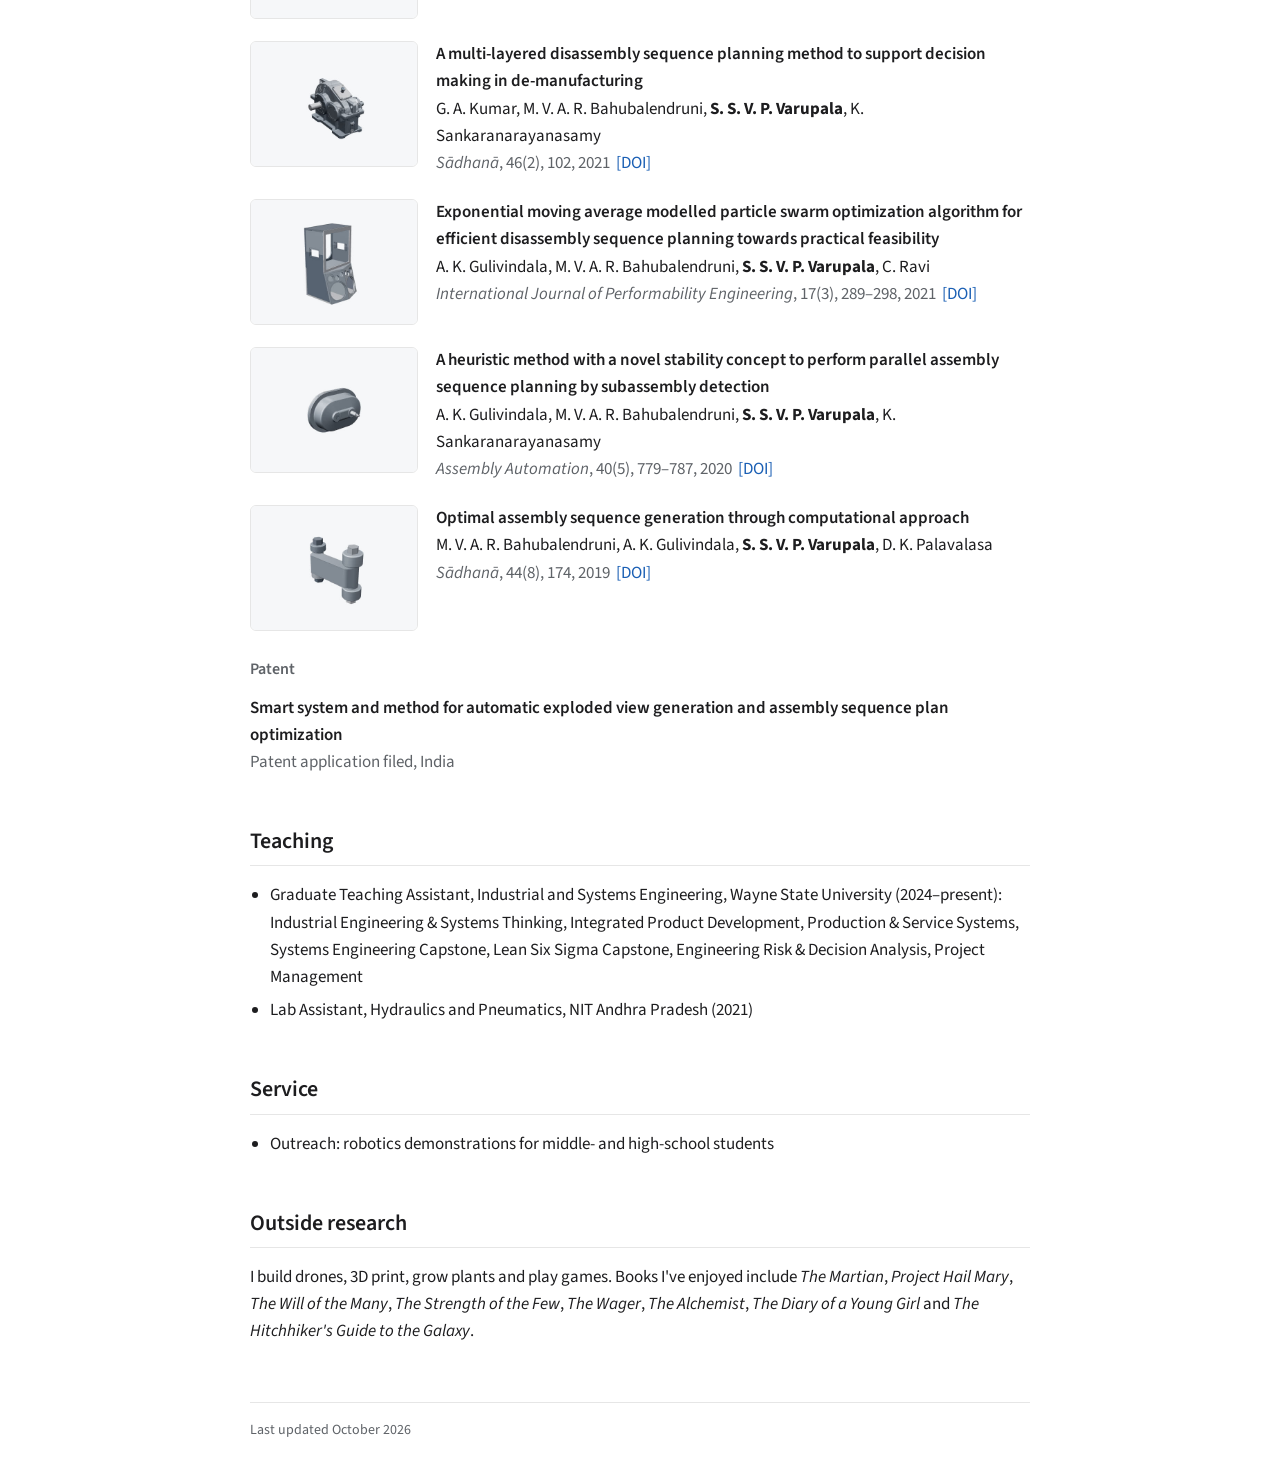
==== commit 273fec27: "Simplify hobbies wording Co-Authored-By: Claude Opus 5.5 <noreply@anthropic.com>" ====
--- a/index.html
+++ b/index.html
@@ -126,7 +126,7 @@
 
     <section>
       <h2>Outside research</h2>
-      <p>I build drones, 3D print, grow plants hydroponically and play games. Books I've enjoyed include <i>The Martian</i>, <i>Project Hail Mary</i>, <i>The Will of the Many</i>, <i>The Strength of the Few</i>, <i>The Wager</i>, <i>The Alchemist</i>, <i>The Diary of a Young Girl</i> and <i>The Hitchhiker's Guide to the Galaxy</i>.</p>
+      <p>I build drones, 3D print, grow plants and play games. Books I've enjoyed include <i>The Martian</i>, <i>Project Hail Mary</i>, <i>The Will of the Many</i>, <i>The Strength of the Few</i>, <i>The Wager</i>, <i>The Alchemist</i>, <i>The Diary of a Young Girl</i> and <i>The Hitchhiker's Guide to the Galaxy</i>.</p>
     </section>
 
     <footer>Last updated October 2026</footer>
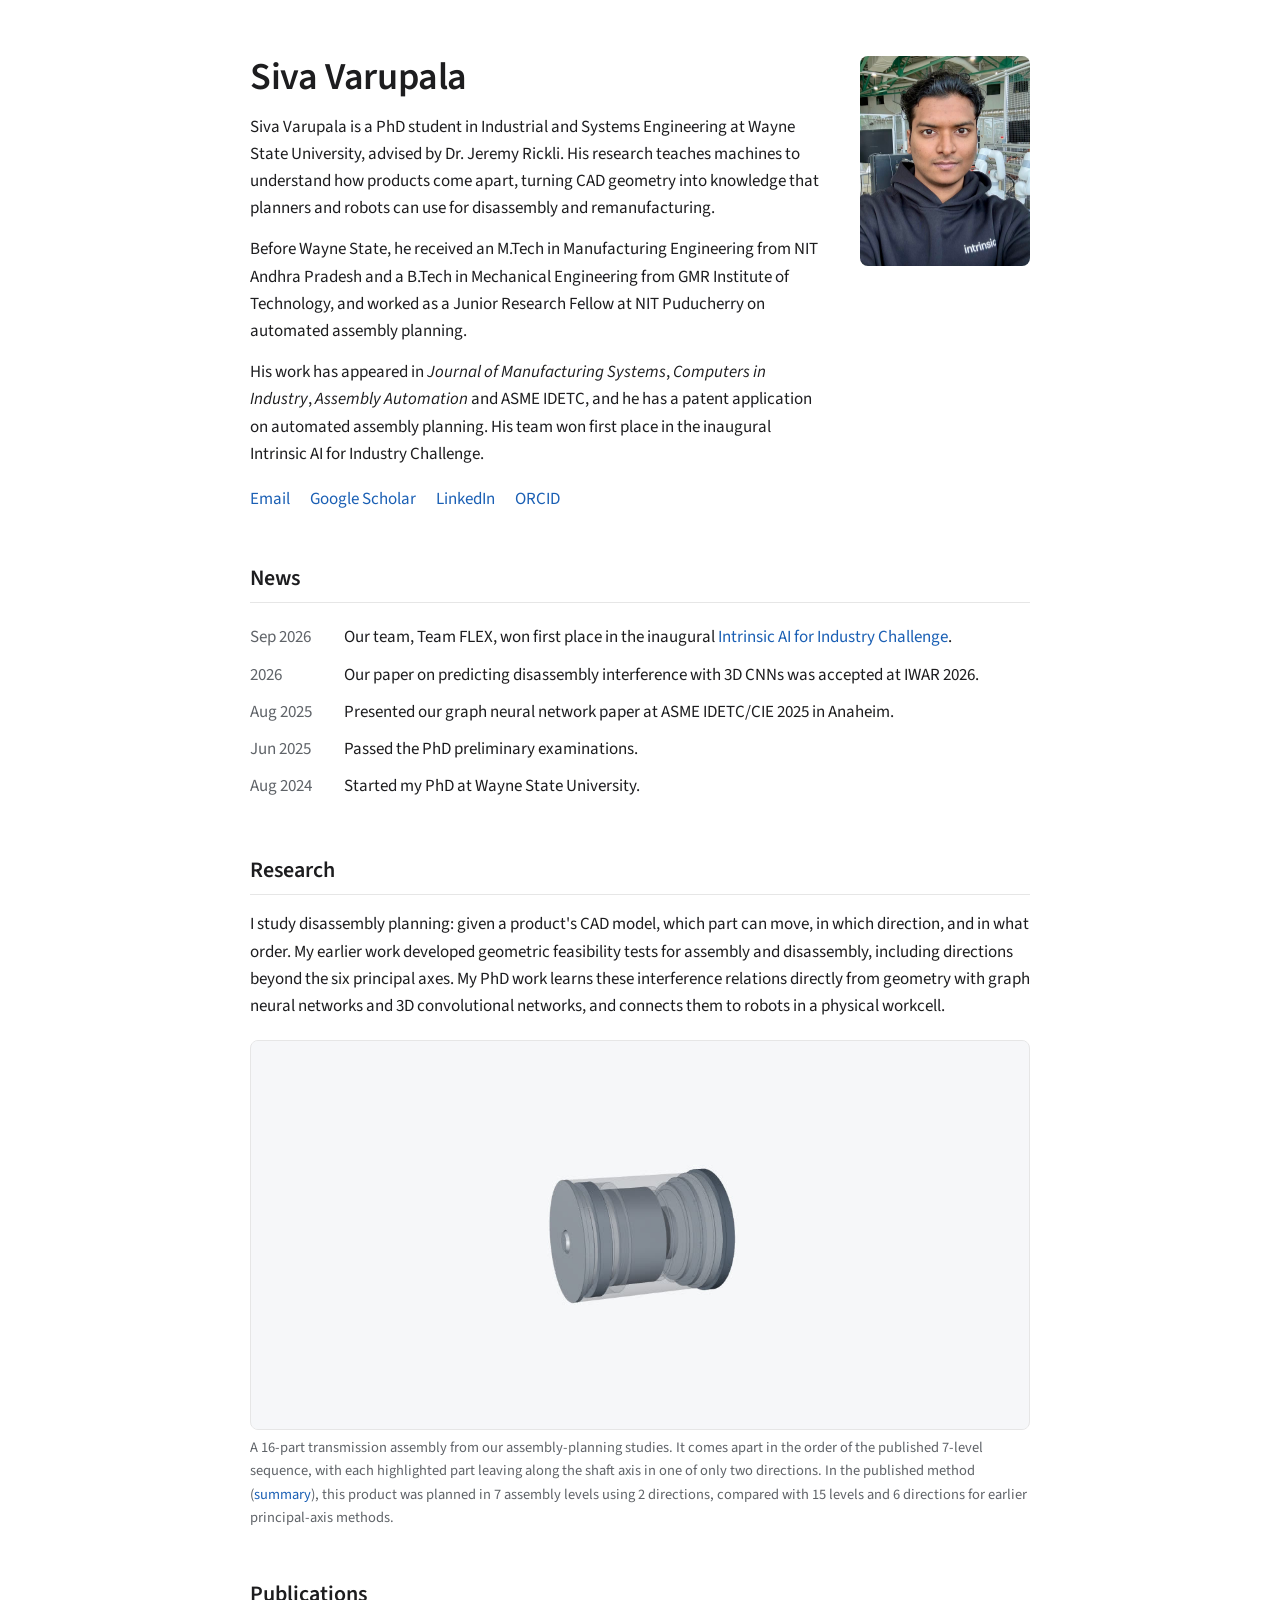
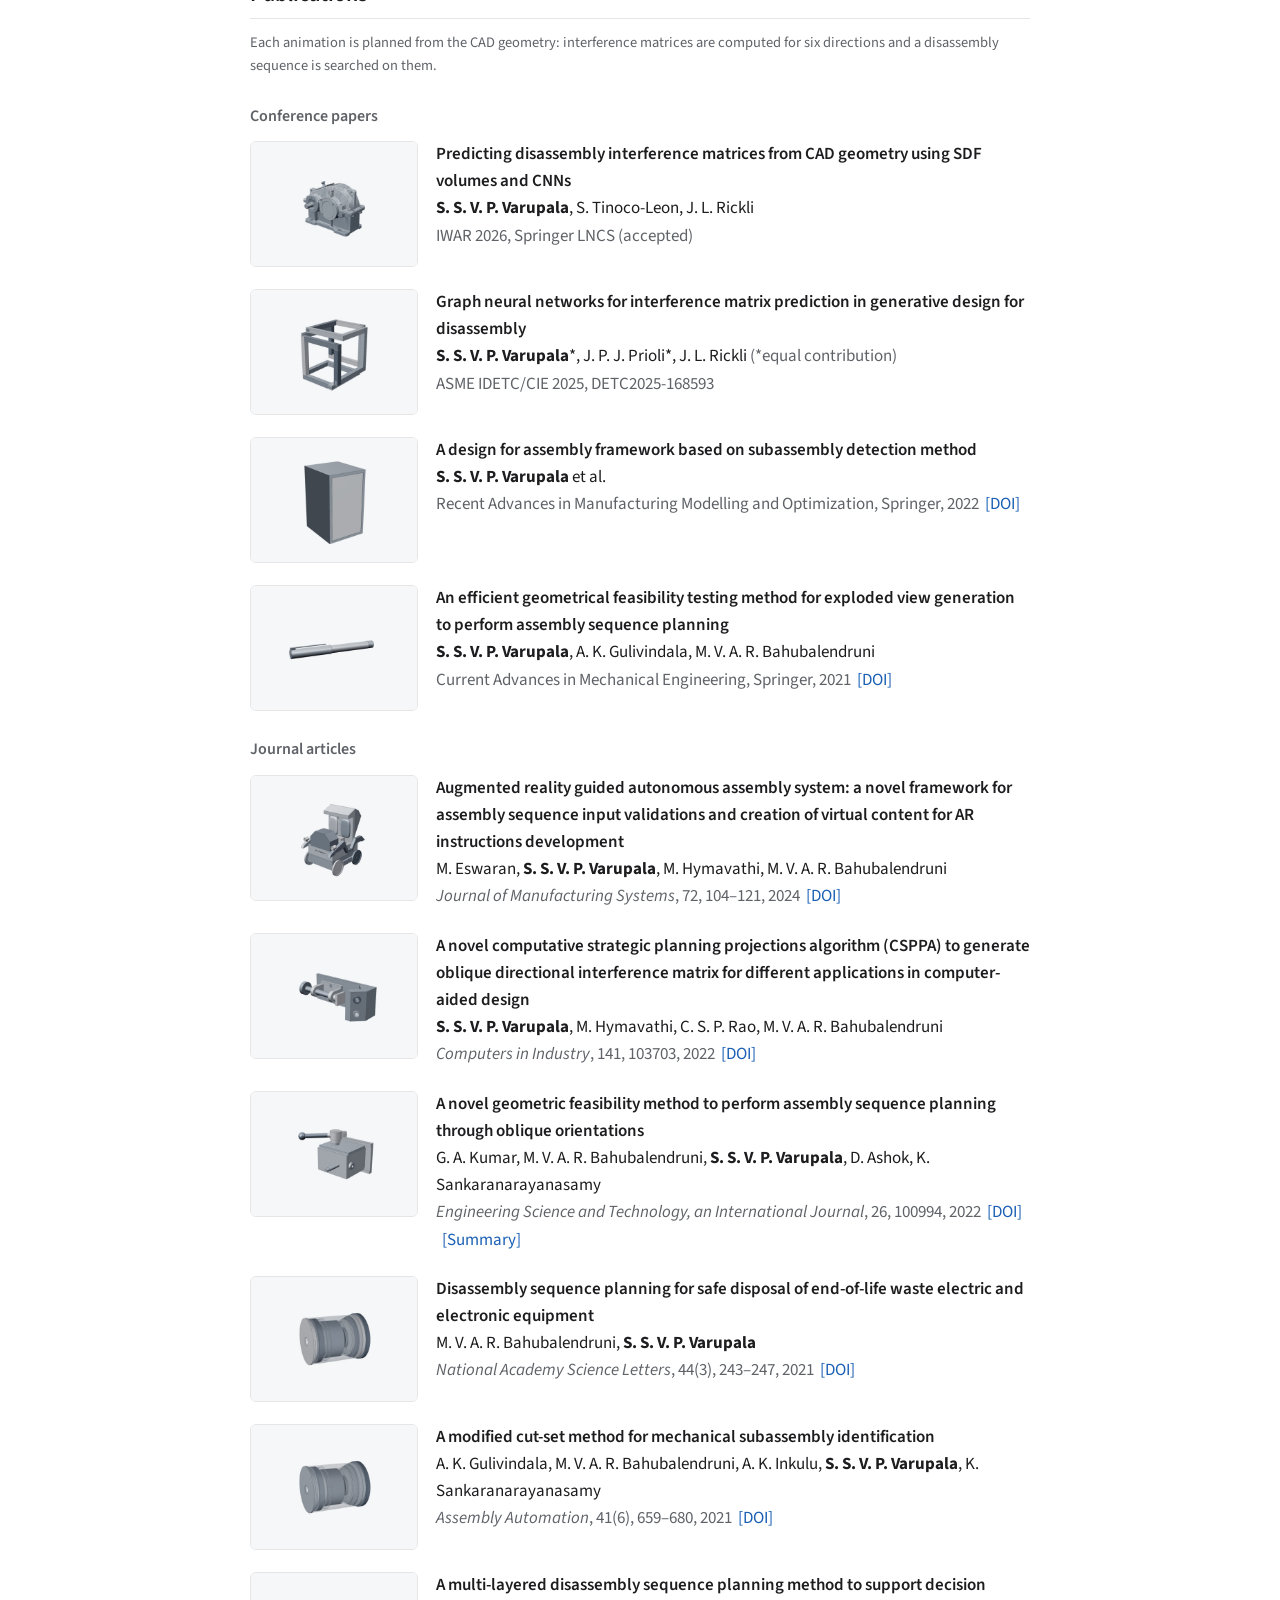
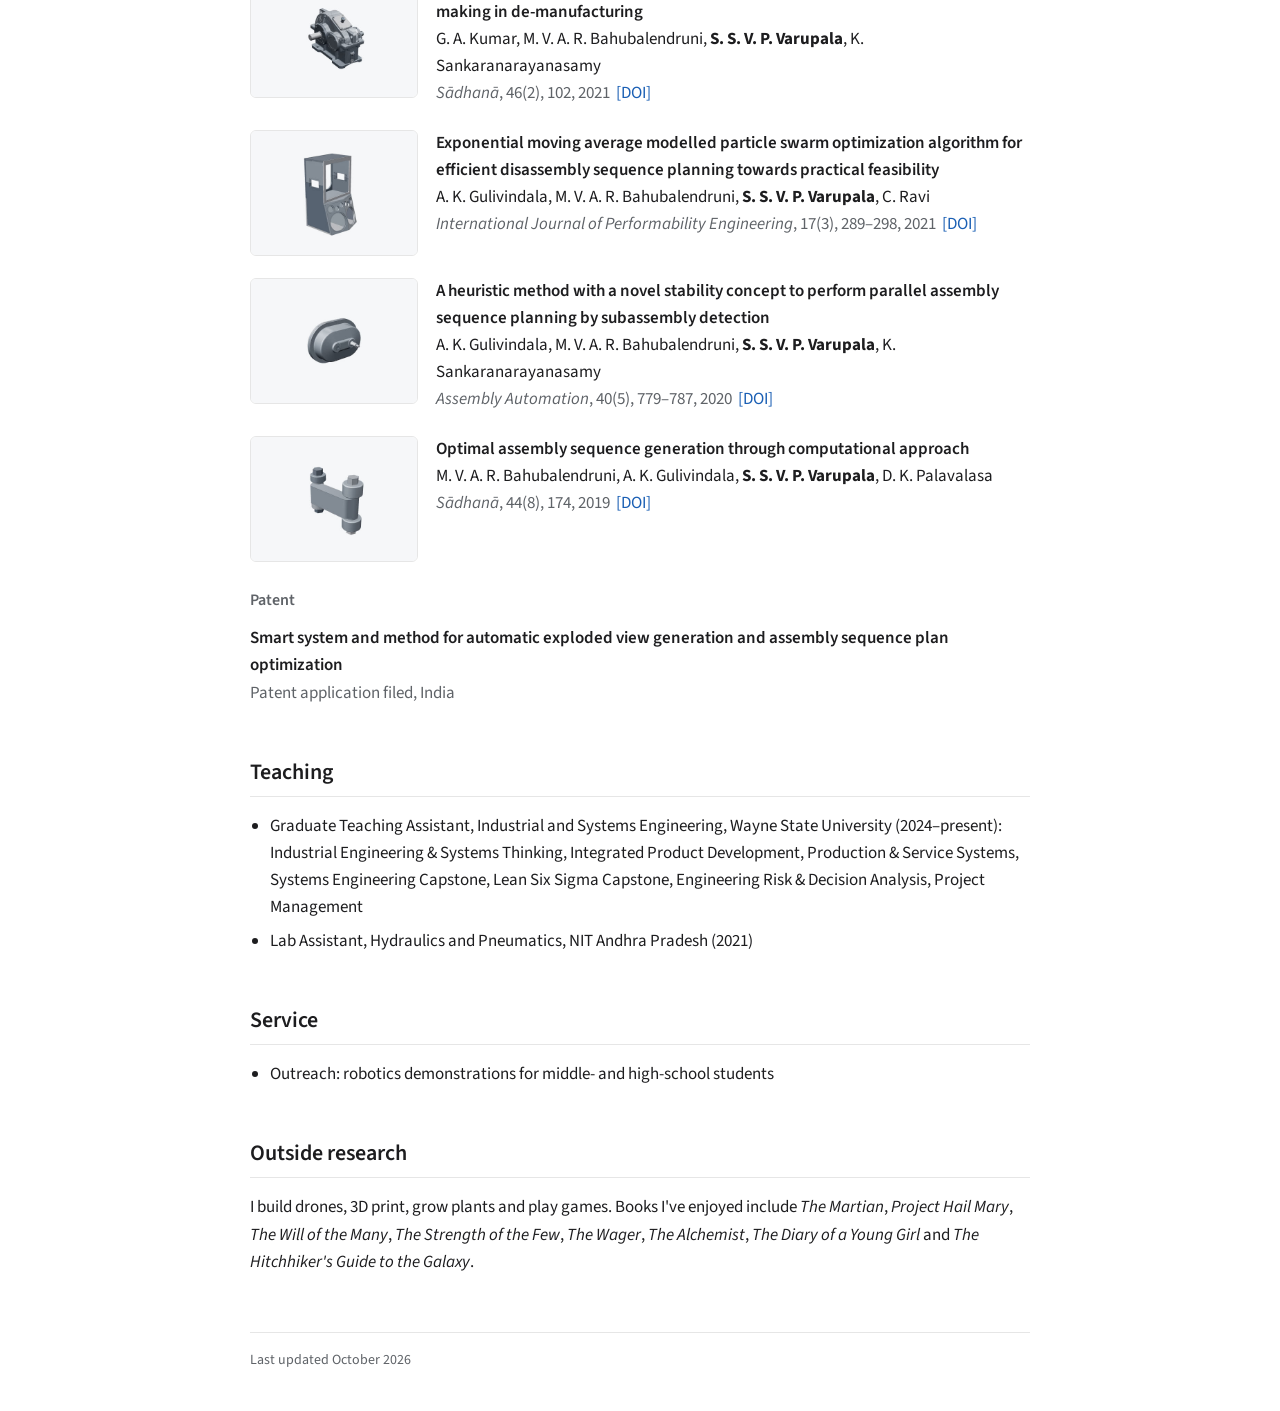
==== commit b120edfe: "Shorten the publications caption Co-Authored-By: Claude Opus 5.5 <noreply@anthropic.com>" ====
--- a/index.html
+++ b/index.html
@@ -20,7 +20,7 @@
         <p>Before Wayne State, he received an M.Tech in Manufacturing Engineering from NIT Andhra Pradesh and a B.Tech in Mechanical Engineering from GMR Institute of Technology, and worked as a Junior Research Fellow at NIT Puducherry on automated assembly planning.</p>
         <p>His work has appeared in <i>Journal of Manufacturing Systems</i>, <i>Computers in Industry</i>, <i>Assembly Automation</i> and ASME IDETC, and he has a patent application on automated assembly planning. His team won first place in the inaugural Intrinsic AI for Industry Challenge.</p>
         <div class="links">
-          <a href="mailto:varupalaprasad@gmail.com">Email</a>
+          <a href="mailto:siva.varupala@gmail.com">Email</a>
           <!-- hidden for now: <a href="assets/cv/Varupala_CV.pdf" target="_blank" rel="noopener">CV</a> -->
           <a href="https://scholar.google.com/citations?user=gaBYi3kAAAAJ" target="_blank" rel="noopener">Google Scholar</a>
           <a href="https://www.linkedin.com/in/prasadvarupala/" target="_blank" rel="noopener">LinkedIn</a>
@@ -53,7 +53,7 @@
     <section>
       <h2>Publications</h2>
 
-      <p class="caption" style="margin-top:-4px">Each animation is planned from the CAD geometry: interference matrices are computed for six directions and a disassembly sequence is searched on them. For the transmission and the tractor force outlet the order follows the sequences published in our 2022 paper, and the holder's last two parts leave along its published 45° oblique direction. Parts that no principal direction can free stay together. The assemblies come from my assembly-planning research and illustrate each topic; they are not results from the individual papers.</p>
+      <p class="caption" style="margin-top:-4px">Each animation is planned from the CAD geometry: interference matrices are computed for six directions and a disassembly sequence is searched on them.</p>
 
       <p class="subhead">Conference papers</p>
       <ul class="pubs">
